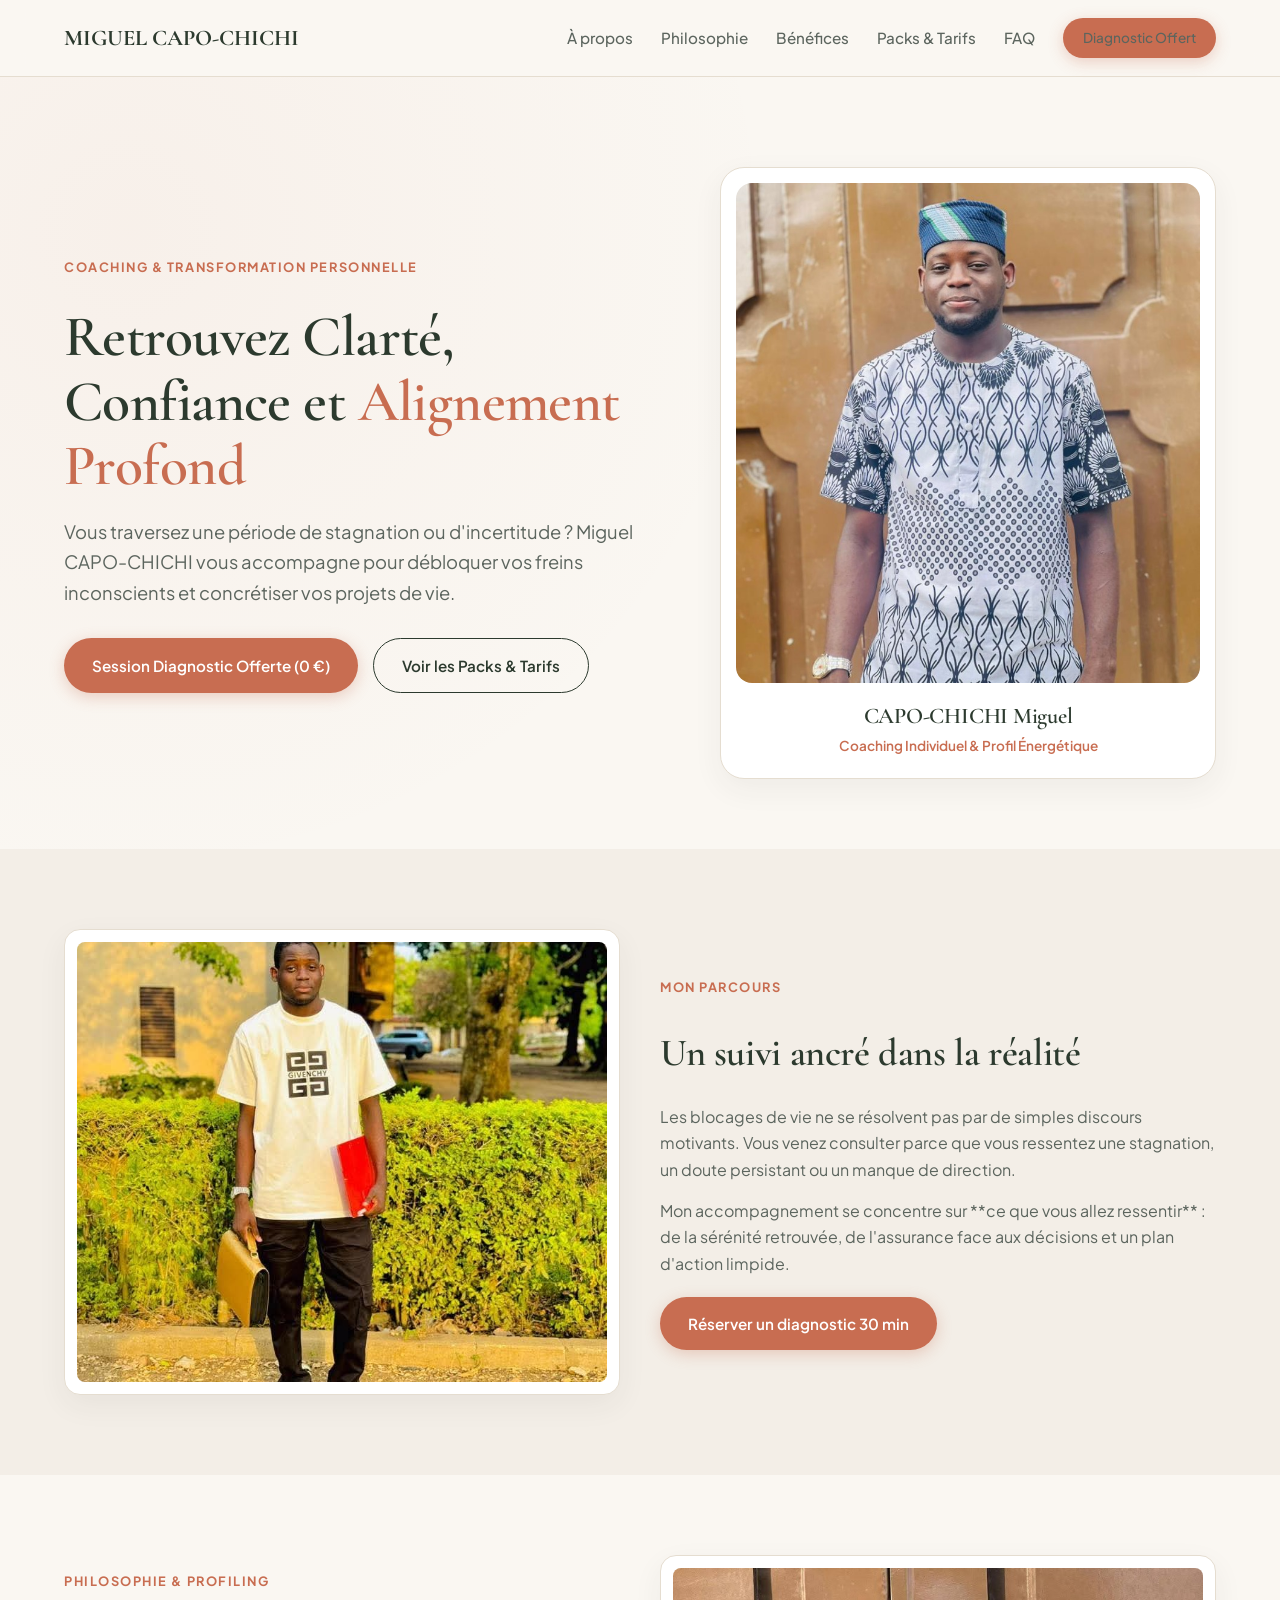
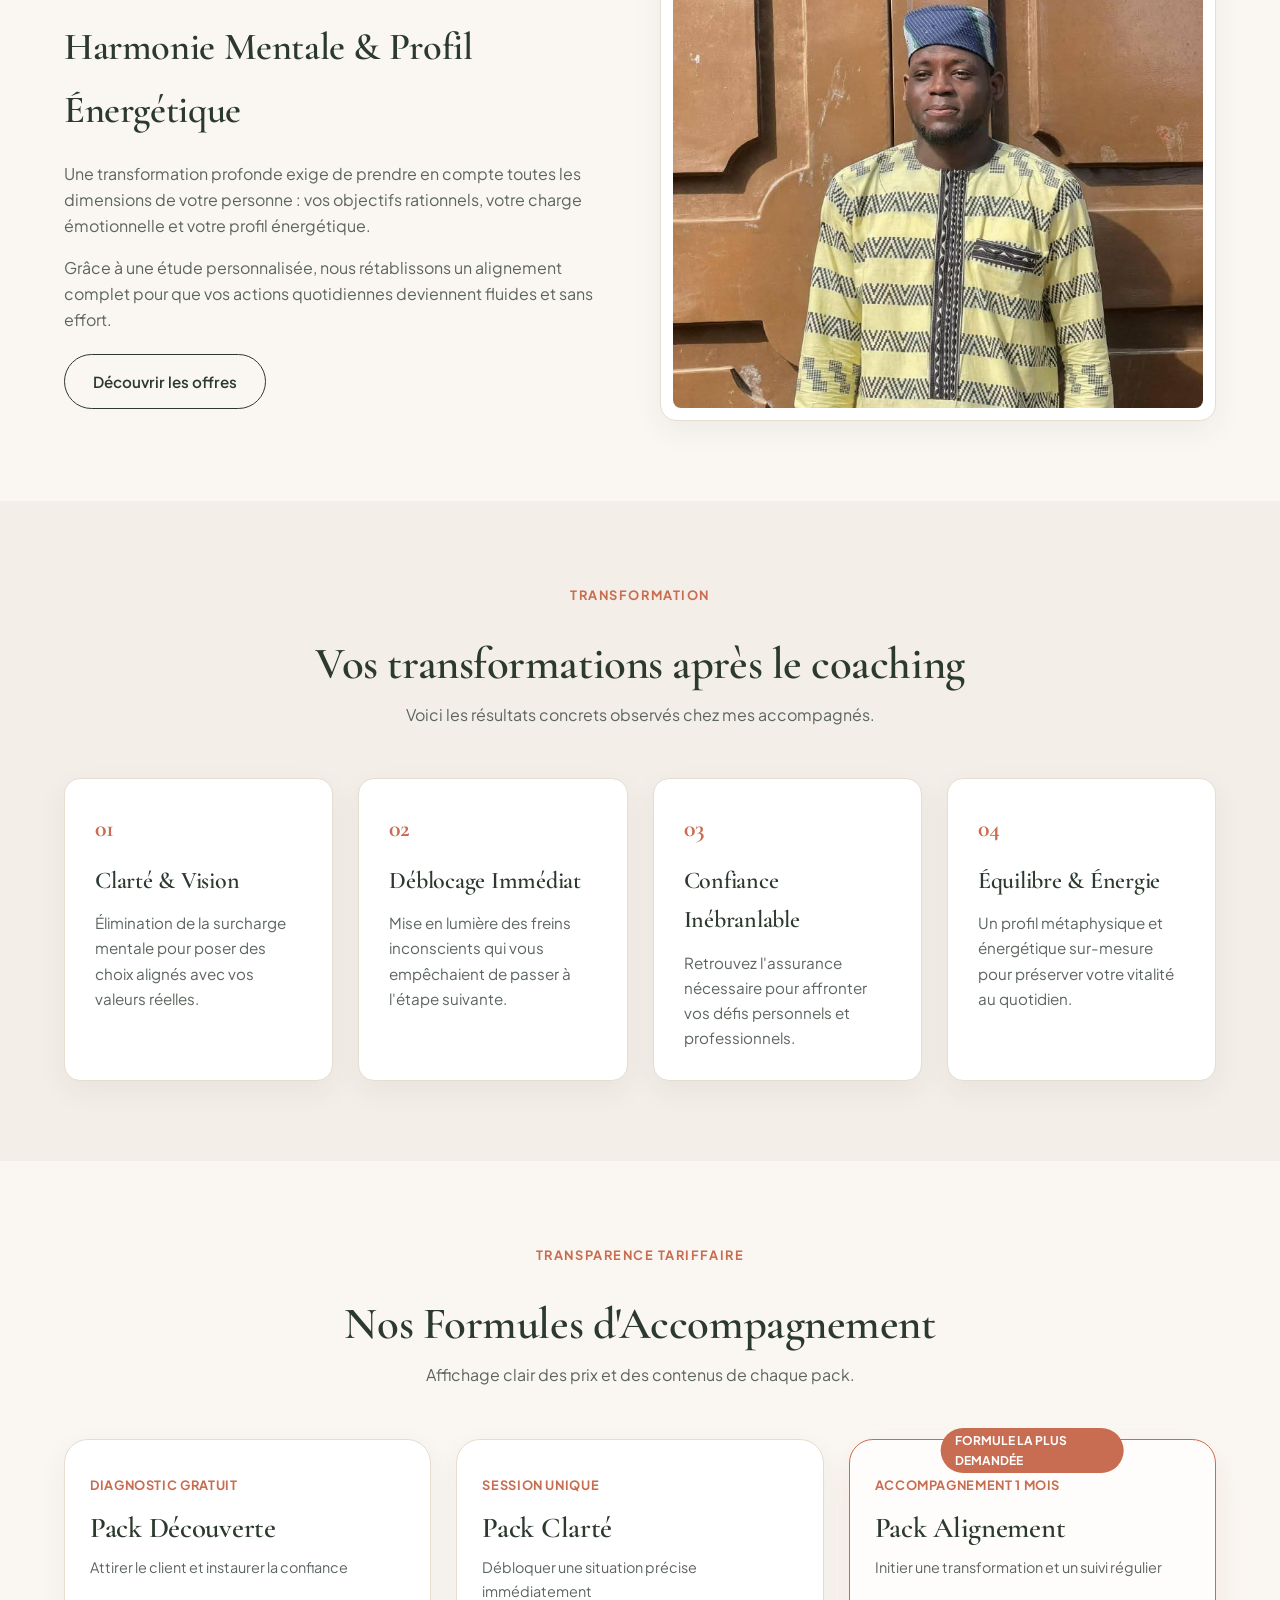
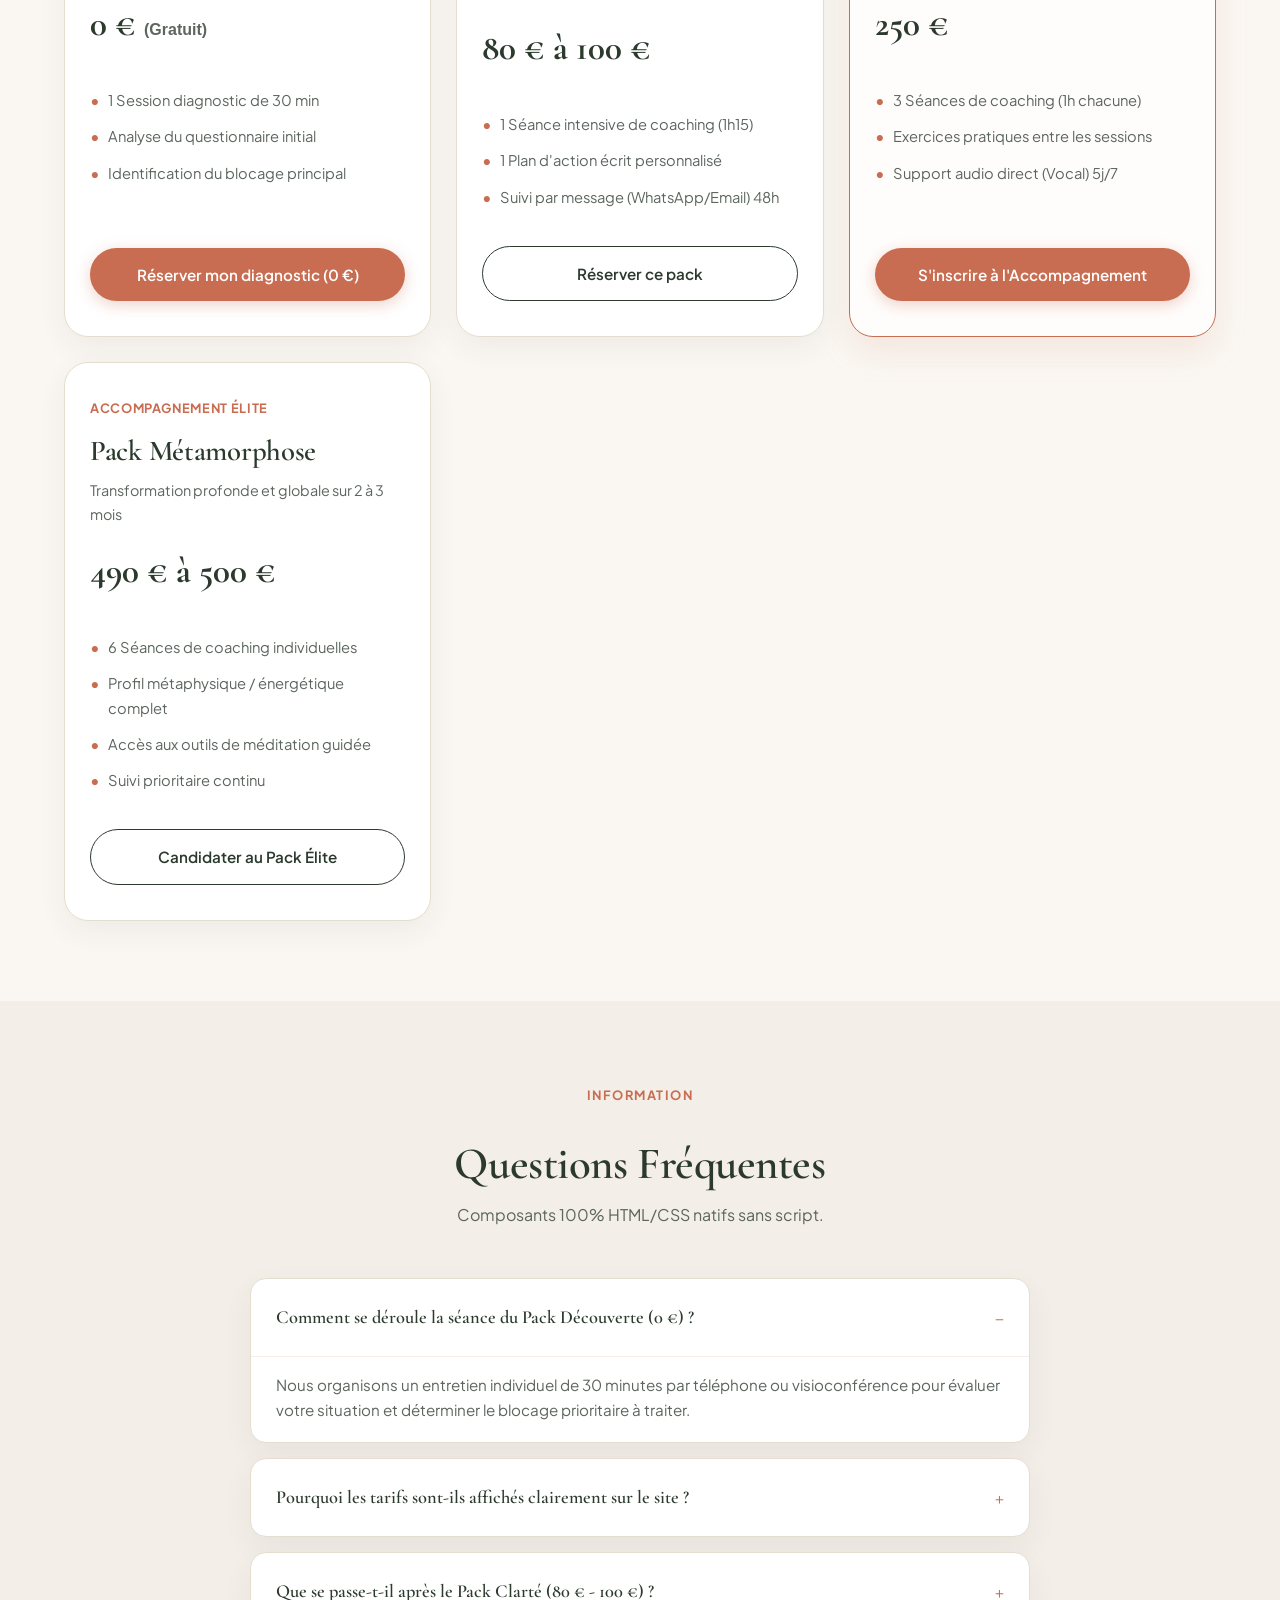
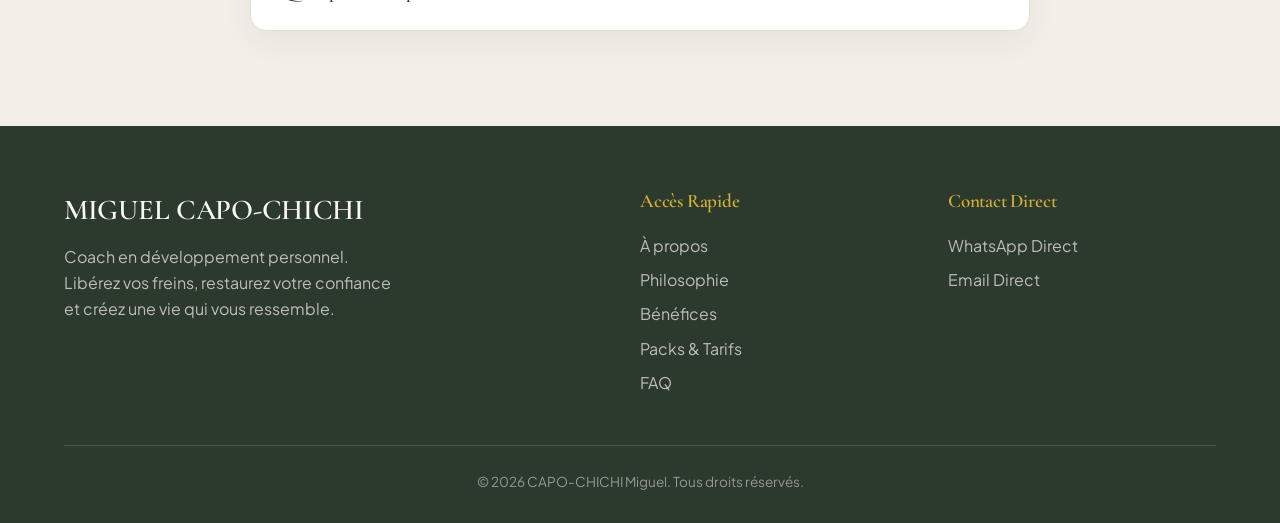
==== Site/classique/index.html @ c641e280 "Add root portal index.html, clean AI symbols, and rename hosting folders to interactive and classiqu" ====
<!DOCTYPE html>
<html lang="fr">
<head>
  <meta charset="UTF-8">
  <meta name="viewport" content="width=device-width, initial-scale=1.0">
  <title>CAPO-CHICHI Miguel | Coaching en Développement Personnel</title>
  <meta name="description" content="Site vitrine de coaching en développement personnel par Miguel CAPO-CHICHI. Version 100% pure HTML5 & CSS3.">
  <link rel="stylesheet" href="css/style.css">
</head>
<body>

  <!-- HEADER -->
  <header class="header">
    <div class="container nav-wrapper">
      <a href="#" class="logo">
        MIGUEL CAPO-CHICHI
      </a>

      <!-- CSS Checkbox Navigation Toggle -->
      <input type="checkbox" id="nav-toggle">
      <label for="nav-toggle" class="nav-toggle-label" title="Ouvrir le menu">☰</label>

      <ul class="nav-links">
        <li><a href="#about">À propos</a></li>
        <li><a href="#philosophie">Philosophie</a></li>
        <li><a href="#benefices">Bénéfices</a></li>
        <li><a href="#packs">Packs & Tarifs</a></li>
        <li><a href="#faq">FAQ</a></li>
        <li>
          <a href="#contact-modal" class="btn btn-primary" style="padding: 9px 20px; font-size: 0.85rem;">
            Diagnostic Offert
          </a>
        </li>
      </ul>
    </div>
  </header>

  <!-- HERO SECTION -->
  <section class="hero">
    <div class="container hero-grid">
      <div class="hero-content">
        <div class="subtitle-tag">COACHING & TRANSFORMATION PERSONNELLE</div>
        <h1>Retrouvez Clarté, Confiance et <span style="color: var(--terracotta);">Alignement Profond</span></h1>
        <p class="hero-subtitle">
          Vous traversez une période de stagnation ou d'incertitude ? Miguel CAPO-CHICHI vous accompagne pour débloquer vos freins inconscients et concrétiser vos projets de vie.
        </p>
        <div style="display: flex; gap: 15px; flex-wrap: wrap;">
          <a href="#contact-modal" class="btn btn-primary">
            Session Diagnostic Offerte (0 €)
          </a>
          <a href="#packs" class="btn btn-outline">
            Voir les Packs & Tarifs
          </a>
        </div>
      </div>

      <div class="hero-card">
        <img src="images/miguel_hero.jpg" alt="CAPO-CHICHI Miguel Coach">
        <div class="hero-card-caption">
          <h4>CAPO-CHICHI Miguel</h4>
          <p>Coaching Individuel & Profil Énergétique</p>
        </div>
      </div>
    </div>
  </section>

  <!-- À PROPOS & PARCOURS -->
  <section class="section section-alt" id="about">
    <div class="container about-grid">
      <div class="photo-card">
        <img src="images/miguel_apropos.jpg" alt="Miguel CAPO-CHICHI parcours professionnel">
      </div>
      <div>
        <div class="subtitle-tag">MON PARCOURS</div>
        <h2 style="font-size: 2.4rem; color: var(--forest-green); margin: 12px 0 18px;">Un suivi ancré dans la réalité</h2>
        <p style="color: var(--text-muted); margin-bottom: 15px;">
          Les blocages de vie ne se résolvent pas par de simples discours motivants. Vous venez consulter parce que vous ressentez une stagnation, un doute persistant ou un manque de direction.
        </p>
        <p style="color: var(--text-muted); margin-bottom: 20px;">
          Mon accompagnement se concentre sur **ce que vous allez ressentir** : de la sérénité retrouvée, de l'assurance face aux décisions et un plan d'action limpide.
        </p>
        <a href="#contact-modal" class="btn btn-primary">Réserver un diagnostic 30 min</a>
      </div>
    </div>
  </section>

  <!-- PHILOSOPHIE & ÉNERGIE -->
  <section class="section" id="philosophie">
    <div class="container about-grid">
      <div>
        <div class="subtitle-tag">PHILOSOPHIE & PROFILING</div>
        <h2 style="font-size: 2.4rem; color: var(--forest-green); margin: 12px 0 18px;">Harmonie Mentale & Profil Énergétique</h2>
        <p style="color: var(--text-muted); margin-bottom: 15px;">
          Une transformation profonde exige de prendre en compte toutes les dimensions de votre personne : vos objectifs rationnels, votre charge émotionnelle et votre profil énergétique.
        </p>
        <p style="color: var(--text-muted); margin-bottom: 20px;">
          Grâce à une étude personnalisée, nous rétablissons un alignement complet pour que vos actions quotidiennes deviennent fluides et sans effort.
        </p>
        <a href="#packs" class="btn btn-outline">Découvrir les offres</a>
      </div>
      <div class="photo-card">
        <img src="images/miguel_philosophie.jpg" alt="Miguel CAPO-CHICHI accompagnement">
      </div>
    </div>
  </section>

  <!-- BÉNÉFICES ÉMOTIONNELS -->
  <section class="section section-alt" id="benefices">
    <div class="container">
      <div class="section-title">
        <div class="subtitle-tag">TRANSFORMATION</div>
        <h2>Vos transformations après le coaching</h2>
        <p style="color: var(--text-muted);">Voici les résultats concrets observés chez mes accompagnés.</p>
      </div>

      <div class="benefits-grid">
        <div class="benefit-card">
          <div class="benefit-number">01</div>
          <h3>Clarté & Vision</h3>
          <p>Élimination de la surcharge mentale pour poser des choix alignés avec vos valeurs réelles.</p>
        </div>
        <div class="benefit-card">
          <div class="benefit-number">02</div>
          <h3>Déblocage Immédiat</h3>
          <p>Mise en lumière des freins inconscients qui vous empêchaient de passer à l'étape suivante.</p>
        </div>
        <div class="benefit-card">
          <div class="benefit-number">03</div>
          <h3>Confiance Inébranlable</h3>
          <p>Retrouvez l'assurance nécessaire pour affronter vos défis personnels et professionnels.</p>
        </div>
        <div class="benefit-card">
          <div class="benefit-number">04</div>
          <h3>Équilibre & Énergie</h3>
          <p>Un profil métaphysique et énergétique sur-mesure pour préserver votre vitalité au quotidien.</p>
        </div>
      </div>
    </div>
  </section>

  <!-- PACKS & TARIFS -->
  <section class="section" id="packs">
    <div class="container">
      <div class="section-title">
        <div class="subtitle-tag">TRANSPARENCE TARIFFAIRE</div>
        <h2>Nos Formules d'Accompagnement</h2>
        <p style="color: var(--text-muted);">Affichage clair des prix et des contenus de chaque pack.</p>
      </div>

      <div class="packs-grid">

        <!-- PACK 1: DÉCOUVERTE -->
        <div class="pack-card">
          <div class="pack-header">
            <div class="pack-tag">Diagnostic Gratuit</div>
            <h3 class="pack-title" style="margin-top: 5px;">Pack Découverte</h3>
            <div class="pack-objective">Attirer le client et instaurer la confiance</div>
            <div class="pack-price">0 € <span style="font-size: 1rem; color: var(--text-muted); font-family: sans-serif;">(Gratuit)</span></div>
          </div>
          <ul class="pack-features">
            <li>1 Session diagnostic de 30 min</li>
            <li>Analyse du questionnaire initial</li>
            <li>Identification du blocage principal</li>
          </ul>
          <a href="#contact-modal" class="btn btn-primary" style="width: 100%;">
            Réserver mon diagnostic (0 €)
          </a>
        </div>

        <!-- PACK 2: CLARTÉ -->
        <div class="pack-card">
          <div class="pack-header">
            <div class="pack-tag">Session Unique</div>
            <h3 class="pack-title" style="margin-top: 5px;">Pack Clarté</h3>
            <div class="pack-objective">Débloquer une situation précise immédiatement</div>
            <div class="pack-price">80 € à 100 €</div>
          </div>
          <ul class="pack-features">
            <li>1 Séance intensive de coaching (1h15)</li>
            <li>1 Plan d'action écrit personnalisé</li>
            <li>Suivi par message (WhatsApp/Email) 48h</li>
          </ul>
          <a href="#contact-modal" class="btn btn-outline" style="width: 100%;">
            Réserver ce pack
          </a>
        </div>

        <!-- PACK 3: ALIGNEMENT -->
        <div class="pack-card featured">
          <div class="featured-ribbon">Formule la plus demandée</div>
          <div class="pack-header">
            <div class="pack-tag">Accompagnement 1 mois</div>
            <h3 class="pack-title" style="margin-top: 5px;">Pack Alignement</h3>
            <div class="pack-objective">Initier une transformation et un suivi régulier</div>
            <div class="pack-price">250 €</div>
          </div>
          <ul class="pack-features">
            <li>3 Séances de coaching (1h chacune)</li>
            <li>Exercices pratiques entre les sessions</li>
            <li>Support audio direct (Vocal) 5j/7</li>
          </ul>
          <a href="#contact-modal" class="btn btn-primary" style="width: 100%;">
            S'inscrire à l'Accompagnement
          </a>
        </div>

        <!-- PACK 4: MÉTAMORPHOSE -->
        <div class="pack-card">
          <div class="pack-header">
            <div class="pack-tag">Accompagnement Élite</div>
            <h3 class="pack-title" style="margin-top: 5px;">Pack Métamorphose</h3>
            <div class="pack-objective">Transformation profonde et globale sur 2 à 3 mois</div>
            <div class="pack-price">490 € à 500 €</div>
          </div>
          <ul class="pack-features">
            <li>6 Séances de coaching individuelles</li>
            <li>Profil métaphysique / énergétique complet</li>
            <li>Accès aux outils de méditation guidée</li>
            <li>Suivi prioritaire continu</li>
          </ul>
          <a href="#contact-modal" class="btn btn-outline" style="width: 100%;">
            Candidater au Pack Élite
          </a>
        </div>

      </div>
    </div>
  </section>

  <!-- FAQ (<details> / <summary>) -->
  <section class="section section-alt" id="faq">
    <div class="container">
      <div class="section-title">
        <div class="subtitle-tag">INFORMATION</div>
        <h2>Questions Fréquentes</h2>
        <p style="color: var(--text-muted);">Composants 100% HTML/CSS natifs sans script.</p>
      </div>

      <div class="faq-list">
        <details class="faq-item" open>
          <summary>Comment se déroule la séance du Pack Découverte (0 €) ?</summary>
          <div class="faq-answer">
            Nous organisons un entretien individuel de 30 minutes par téléphone ou visioconférence pour évaluer votre situation et déterminer le blocage prioritaire à traiter.
          </div>
        </details>

        <details class="faq-item">
          <summary>Pourquoi les tarifs sont-ils affichés clairement sur le site ?</summary>
          <div class="faq-answer">
            Afficher clairement les prix instaure une relation de transparence, filtre les curieux et attire des personnes pleinement engagées dans leur démarche.
          </div>
        </details>

        <details class="faq-item">
          <summary>Que se passe-t-il après le Pack Clarté (80 € - 100 €) ?</summary>
          <div class="faq-answer">
            Vous ressortez de la séance de 1h15 avec une feuille de route écrite et vous bénéficiez de 48h d'assistance par message pour mettre en œuvre les premières actions.
          </div>
        </details>
      </div>
    </div>
  </section>

  <!-- MODAL PURE CSS VIA :target -->
  <div id="contact-modal" class="modal-overlay">
    <div class="modal-box">
      <a href="#packs" class="modal-close-btn" title="Fermer">&times;</a>
      <h3 style="font-size: 1.8rem; color: var(--forest-green); margin-bottom: 8px;">Contacter Miguel</h3>
      <p style="color: var(--text-muted); font-size: 0.9rem;">Choisissez votre moyen de contact direct.</p>

      <a href="https://wa.me/?text=Bonjour%20Miguel,%20je%20souhaite%20r%C3%A9server%20un%20cr%C3%A9neau." target="_blank" class="contact-method-card">
        <div class="contact-method-badge">WhatsApp</div>
        <div>
          <div style="font-weight: 700;">WhatsApp Direct</div>
          <div style="font-size: 0.85rem; color: var(--text-muted);">Réponse rapide par message ou vocal</div>
        </div>
      </a>

      <a href="mailto:contact@miguel-coaching.com" class="contact-method-card">
        <div class="contact-method-badge">Email</div>
        <div>
          <div style="font-weight: 700;">Envoyer un Email</div>
          <div style="font-size: 0.85rem; color: var(--text-muted);">contact@miguel-coaching.com</div>
        </div>
      </a>
    </div>
  </div>

  <!-- FOOTER -->
  <footer class="footer">
    <div class="container">
      <div class="footer-grid">
        <div class="footer-brand">
          <h3>MIGUEL CAPO-CHICHI</h3>
          <p>Coach en développement personnel. Libérez vos freins, restaurez votre confiance et créez une vie qui vous ressemble.</p>
        </div>

        <div class="footer-links">
          <h4>Accès Rapide</h4>
          <ul>
            <li><a href="#about">À propos</a></li>
            <li><a href="#philosophie">Philosophie</a></li>
            <li><a href="#benefices">Bénéfices</a></li>
            <li><a href="#packs">Packs & Tarifs</a></li>
            <li><a href="#faq">FAQ</a></li>
          </ul>
        </div>

        <div class="footer-links">
          <h4>Contact Direct</h4>
          <ul>
            <li><a href="https://wa.me/" target="_blank">WhatsApp Direct</a></li>
            <li><a href="mailto:contact@miguel-coaching.com">Email Direct</a></li>
          </ul>
        </div>
      </div>

      <div class="footer-bottom">
        &copy; 2026 CAPO-CHICHI Miguel. Tous droits réservés.
      </div>
    </div>
  </footer>

</body>
</html>
---- Site/classique/css/style.css ----
/* ==========================================================================
   STYLE VERSION SANS JAVASCRIPT - SERENITE ORGANIQUE & TERRACOTTA
   Coach : CAPO-CHICHI Miguel
   ========================================================================== */

@import url('https://fonts.googleapis.com/css2?family=Cormorant+Garamond:wght@400;500;600;700&family=Plus+Jakarta+Sans:wght@300;400;500;600;700&display=swap');

:root {
  --bg-primary: #FAF7F2;
  --bg-secondary: #F3EEE7;
  --bg-card: #FFFFFF;
  
  --terracotta: #C86D51;
  --terracotta-dark: #A45037;
  --terracotta-soft: rgba(200, 109, 81, 0.12);
  
  --forest-green: #2C3A2E;
  --forest-light: #4A5D4D;
  
  --sand-gold: #D4AF37;
  --cream-border: #E5DDD0;
  
  --text-main: #1C241E;
  --text-muted: #5C655E;
  --text-light: #FFFFFF;
  --whatsapp-green: #25D366;
  
  --shadow-soft: 0 10px 30px rgba(44, 58, 46, 0.06);
  --shadow-hover: 0 15px 35px rgba(200, 109, 81, 0.12);
  
  --radius-sm: 8px;
  --radius-md: 16px;
  --radius-lg: 24px;
  --radius-full: 9999px;

  --transition-normal: 0.3s ease;
}

* {
  margin: 0;
  padding: 0;
  box-sizing: border-box;
}

html {
  scroll-behavior: smooth;
  font-family: 'Plus Jakarta Sans', sans-serif;
  background-color: var(--bg-primary);
  color: var(--text-main);
  line-height: 1.65;
}

h1, h2, h3, h4, .brand-font {
  font-family: 'Cormorant Garamond', serif;
  font-weight: 600;
  letter-spacing: -0.01em;
}

.container {
  width: 90%;
  max-width: 1200px;
  margin: 0 auto;
}

.subtitle-tag {
  display: inline-block;
  font-size: 0.8rem;
  font-weight: 700;
  letter-spacing: 0.12em;
  text-transform: uppercase;
  color: var(--terracotta);
  margin-bottom: 12px;
}

.btn {
  display: inline-flex;
  align-items: center;
  justify-content: center;
  gap: 10px;
  padding: 14px 28px;
  border-radius: var(--radius-full);
  font-weight: 600;
  font-size: 0.95rem;
  text-decoration: none;
  cursor: pointer;
  transition: var(--transition-normal);
  border: none;
}

.btn-primary {
  background: var(--terracotta);
  color: var(--text-light);
  box-shadow: 0 4px 15px rgba(200, 109, 81, 0.3);
}

.btn-primary:hover {
  background: var(--terracotta-dark);
  transform: translateY(-2px);
}

.btn-outline {
  background: transparent;
  color: var(--forest-green);
  border: 1.5px solid var(--forest-green);
}

.btn-outline:hover {
  background: var(--forest-green);
  color: var(--text-light);
}

/* HEADER & MOBILE CHECKBOX */
.header {
  position: sticky;
  top: 0;
  z-index: 100;
  background: rgba(250, 247, 242, 0.92);
  backdrop-filter: blur(12px);
  border-bottom: 1px solid var(--cream-border);
  padding: 18px 0;
}

.nav-wrapper {
  display: flex;
  justify-content: space-between;
  align-items: center;
}

.logo {
  font-size: 1.4rem;
  font-weight: 700;
  color: var(--forest-green);
  text-decoration: none;
  font-family: 'Cormorant Garamond', serif;
}

#nav-toggle {
  display: none;
}

.nav-toggle-label {
  display: none;
  cursor: pointer;
  font-size: 1.8rem;
  color: var(--forest-green);
}

.nav-links {
  display: flex;
  gap: 28px;
  list-style: none;
  align-items: center;
}

.nav-links a {
  color: var(--text-muted);
  text-decoration: none;
  font-weight: 500;
  font-size: 0.95rem;
  transition: var(--transition-normal);
}

.nav-links a:hover {
  color: var(--terracotta);
}

/* HERO */
.hero {
  padding: 90px 0 70px;
  background: radial-gradient(circle at 10% 20%, rgba(200, 109, 81, 0.05) 0%, transparent 50%);
}

.hero-grid {
  display: grid;
  grid-template-columns: 1.1fr 0.9fr;
  gap: 50px;
  align-items: center;
}

.hero-content h1 {
  font-size: 3.6rem;
  line-height: 1.12;
  color: var(--forest-green);
  margin: 15px 0 18px;
}

.hero-subtitle {
  font-size: 1.15rem;
  color: var(--text-muted);
  margin-bottom: 30px;
}

.hero-card {
  background: var(--bg-card);
  border-radius: var(--radius-lg);
  padding: 15px;
  box-shadow: var(--shadow-soft);
  border: 1px solid var(--cream-border);
}

.hero-card img {
  width: 100%;
  height: 500px;
  object-fit: cover;
  object-position: center 15%;
  border-radius: var(--radius-md);
  display: block;
}

.hero-card-caption {
  text-align: center;
  padding: 15px 0 5px;
}

.hero-card-caption h4 {
  font-size: 1.4rem;
  color: var(--forest-green);
}

.hero-card-caption p {
  font-size: 0.85rem;
  color: var(--terracotta);
  font-weight: 600;
}

/* SECTIONS */
.section {
  padding: 80px 0;
}

.section-alt {
  background: var(--bg-secondary);
}

.section-title {
  text-align: center;
  max-width: 680px;
  margin: 0 auto 50px;
}

.section-title h2 {
  font-size: 2.8rem;
  color: var(--forest-green);
  margin-top: 10px;
}

.about-grid {
  display: grid;
  grid-template-columns: 1fr 1fr;
  gap: 40px;
  align-items: center;
}

.photo-card {
  background: var(--bg-card);
  border-radius: var(--radius-md);
  padding: 12px;
  box-shadow: var(--shadow-soft);
  border: 1px solid var(--cream-border);
}

.photo-card img {
  width: 100%;
  height: 440px;
  object-fit: cover;
  object-position: center 20%;
  border-radius: var(--radius-sm);
  display: block;
}

/* BENEFIT CARDS */
.benefits-grid {
  display: grid;
  grid-template-columns: repeat(auto-fit, minmax(260px, 1fr));
  gap: 25px;
}

.benefit-card {
  background: var(--bg-card);
  border: 1px solid var(--cream-border);
  padding: 30px;
  border-radius: var(--radius-md);
  box-shadow: var(--shadow-soft);
  transition: var(--transition-normal);
}

.benefit-card:hover {
  transform: translateY(-5px);
  box-shadow: var(--shadow-hover);
  border-color: var(--terracotta);
}

.benefit-number {
  font-size: 1.5rem;
  font-weight: 700;
  color: var(--terracotta);
  margin-bottom: 12px;
  font-family: 'Cormorant Garamond', serif;
}

.benefit-card h3 {
  font-size: 1.5rem;
  color: var(--forest-green);
  margin-bottom: 10px;
}

.benefit-card p {
  color: var(--text-muted);
  font-size: 0.95rem;
}

/* PACKS & PRICING */
.packs-grid {
  display: grid;
  grid-template-columns: repeat(auto-fit, minmax(270px, 1fr));
  gap: 25px;
}

.pack-card {
  background: var(--bg-card);
  border: 1px solid var(--cream-border);
  border-radius: var(--radius-lg);
  padding: 35px 25px;
  display: flex;
  flex-direction: column;
  justify-content: space-between;
  box-shadow: var(--shadow-soft);
  position: relative;
  transition: var(--transition-normal);
}

.pack-card.featured {
  border-color: var(--terracotta);
  box-shadow: var(--shadow-hover);
  background: #FFFDFC;
}

.featured-ribbon {
  position: absolute;
  top: -12px;
  left: 50%;
  transform: translateX(-50%);
  background: var(--terracotta);
  color: var(--text-light);
  font-size: 0.75rem;
  font-weight: 700;
  padding: 3px 14px;
  border-radius: var(--radius-full);
  text-transform: uppercase;
}

.pack-tag {
  font-size: 0.8rem;
  font-weight: 700;
  letter-spacing: 0.05em;
  text-transform: uppercase;
  color: var(--terracotta);
  margin-bottom: 8px;
}

.pack-header {
  margin-bottom: 20px;
}

.pack-title {
  font-size: 1.8rem;
  color: var(--forest-green);
}

.pack-objective {
  font-size: 0.9rem;
  color: var(--text-muted);
  margin-top: 5px;
}

.pack-price {
  font-size: 2.2rem;
  font-weight: 700;
  color: var(--forest-green);
  margin: 15px 0;
  font-family: 'Cormorant Garamond', serif;
}

.pack-features {
  list-style: none;
  margin-bottom: 25px;
  flex-grow: 1;
}

.pack-features li {
  margin-bottom: 12px;
  font-size: 0.92rem;
  color: var(--text-muted);
  padding-left: 18px;
  position: relative;
}

.pack-features li::before {
  content: "•";
  color: var(--terracotta);
  position: absolute;
  left: 0;
  font-weight: bold;
}

/* NO-JS FAQ ACCORDION */
.faq-list {
  max-width: 780px;
  margin: 0 auto;
}

details.faq-item {
  background: var(--bg-card);
  border: 1px solid var(--cream-border);
  border-radius: var(--radius-md);
  margin-bottom: 15px;
  box-shadow: var(--shadow-soft);
  overflow: hidden;
}

details.faq-item summary {
  padding: 20px 25px;
  font-size: 1.15rem;
  font-weight: 600;
  color: var(--forest-green);
  cursor: pointer;
  list-style: none;
  display: flex;
  justify-content: space-between;
  align-items: center;
  font-family: 'Cormorant Garamond', serif;
}

details.faq-item summary::-webkit-details-marker {
  display: none;
}

details.faq-item summary::after {
  content: "+";
  font-size: 1.4rem;
  color: var(--terracotta);
}

details.faq-item[open] summary::after {
  content: "−";
}

details.faq-item .faq-answer {
  padding: 15px 25px 20px;
  color: var(--text-muted);
  font-size: 0.95rem;
  border-top: 1px solid var(--bg-secondary);
}

/* MODAL */
.modal-overlay {
  position: fixed;
  top: 0;
  left: 0;
  width: 100vw;
  height: 100vh;
  background: rgba(28, 36, 30, 0.7);
  backdrop-filter: blur(8px);
  z-index: 9999;
  display: none;
  align-items: center;
  justify-content: center;
  padding: 20px;
}

.modal-overlay:target {
  display: flex;
}

.modal-box {
  background: var(--bg-primary);
  border-radius: var(--radius-lg);
  padding: 40px;
  max-width: 500px;
  width: 100%;
  position: relative;
  box-shadow: 0 20px 50px rgba(0,0,0,0.3);
  border: 1px solid var(--cream-border);
}

.modal-close-btn {
  position: absolute;
  top: 20px;
  right: 20px;
  font-size: 1.5rem;
  text-decoration: none;
  color: var(--text-muted);
}

.contact-method-card {
  display: flex;
  align-items: center;
  gap: 15px;
  padding: 16px 20px;
  border-radius: var(--radius-md);
  background: var(--bg-card);
  border: 1px solid var(--cream-border);
  text-decoration: none;
  color: var(--text-main);
  margin-top: 15px;
  transition: var(--transition-normal);
}

.contact-method-card:hover {
  border-color: var(--terracotta);
  transform: translateX(4px);
}

.contact-method-badge {
  font-size: 0.75rem;
  font-weight: 700;
  padding: 4px 10px;
  border-radius: var(--radius-full);
  background: rgba(200, 109, 81, 0.12);
  color: var(--terracotta);
}

/* FOOTER */
.footer {
  background: var(--forest-green);
  color: var(--bg-primary);
  padding: 60px 0 30px;
}

.footer-grid {
  display: grid;
  grid-template-columns: 2fr 1fr 1fr;
  gap: 40px;
  margin-bottom: 40px;
}

.footer-brand h3 {
  font-size: 1.8rem;
  color: var(--bg-primary);
}

.footer-brand p {
  color: rgba(250, 247, 242, 0.7);
  margin-top: 10px;
  max-width: 340px;
}

.footer-links h4 {
  font-size: 1.2rem;
  margin-bottom: 15px;
  color: var(--sand-gold);
}

.footer-links ul {
  list-style: none;
}

.footer-links li {
  margin-bottom: 8px;
}

.footer-links a {
  color: rgba(250, 247, 242, 0.7);
  text-decoration: none;
}

.footer-links a:hover {
  color: var(--sand-gold);
}

.footer-bottom {
  text-align: center;
  padding-top: 25px;
  border-top: 1px solid rgba(250, 247, 242, 0.15);
  font-size: 0.85rem;
  color: rgba(250, 247, 242, 0.5);
}

/* Responsive */
@media (max-width: 900px) {
  .hero-grid, .about-grid {
    grid-template-columns: 1fr;
    text-align: center;
  }
  .footer-grid {
    grid-template-columns: 1fr;
  }
}

@media (max-width: 768px) {
  .nav-toggle-label {
    display: block;
  }
  .nav-links {
    display: none;
    position: absolute;
    top: 100%;
    left: 0;
    width: 100%;
    background: var(--bg-primary);
    flex-direction: column;
    padding: 20px;
    border-bottom: 1px solid var(--cream-border);
  }
  #nav-toggle:checked ~ .nav-links {
    display: flex;
  }
}
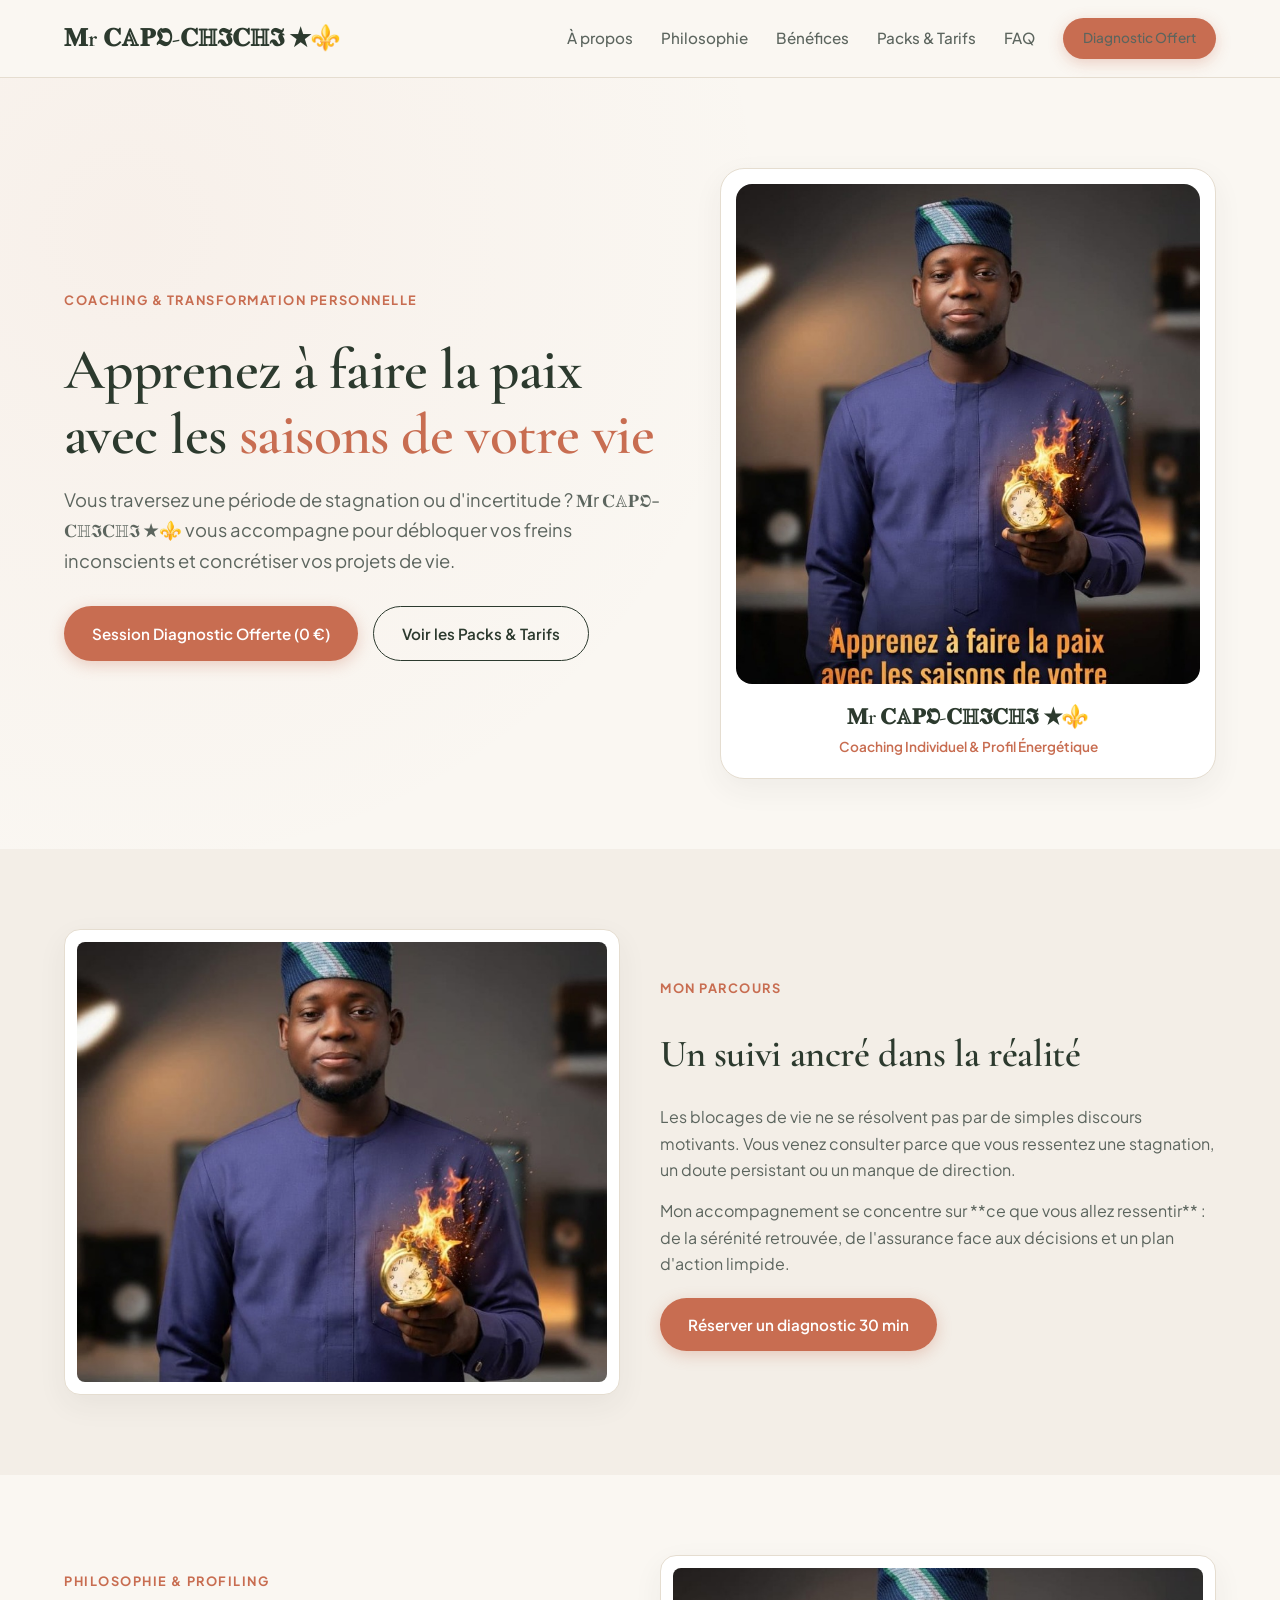
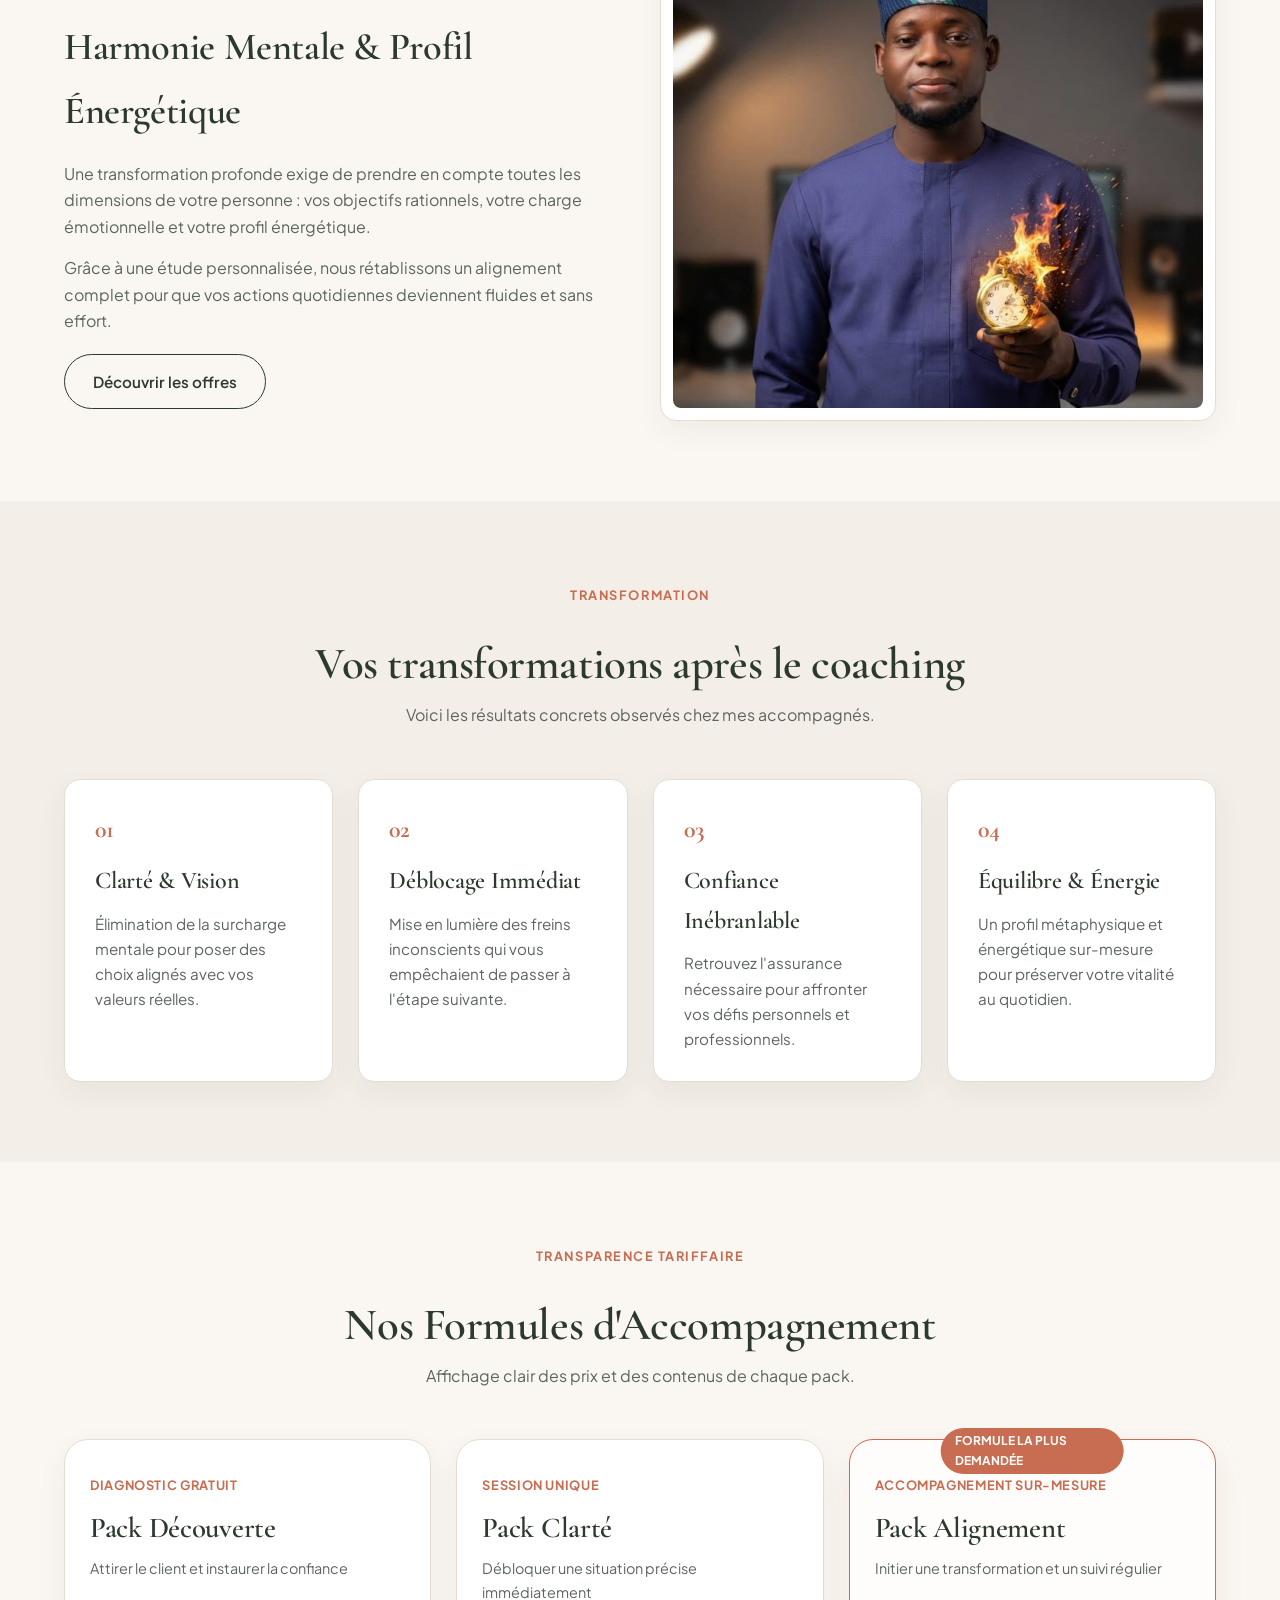
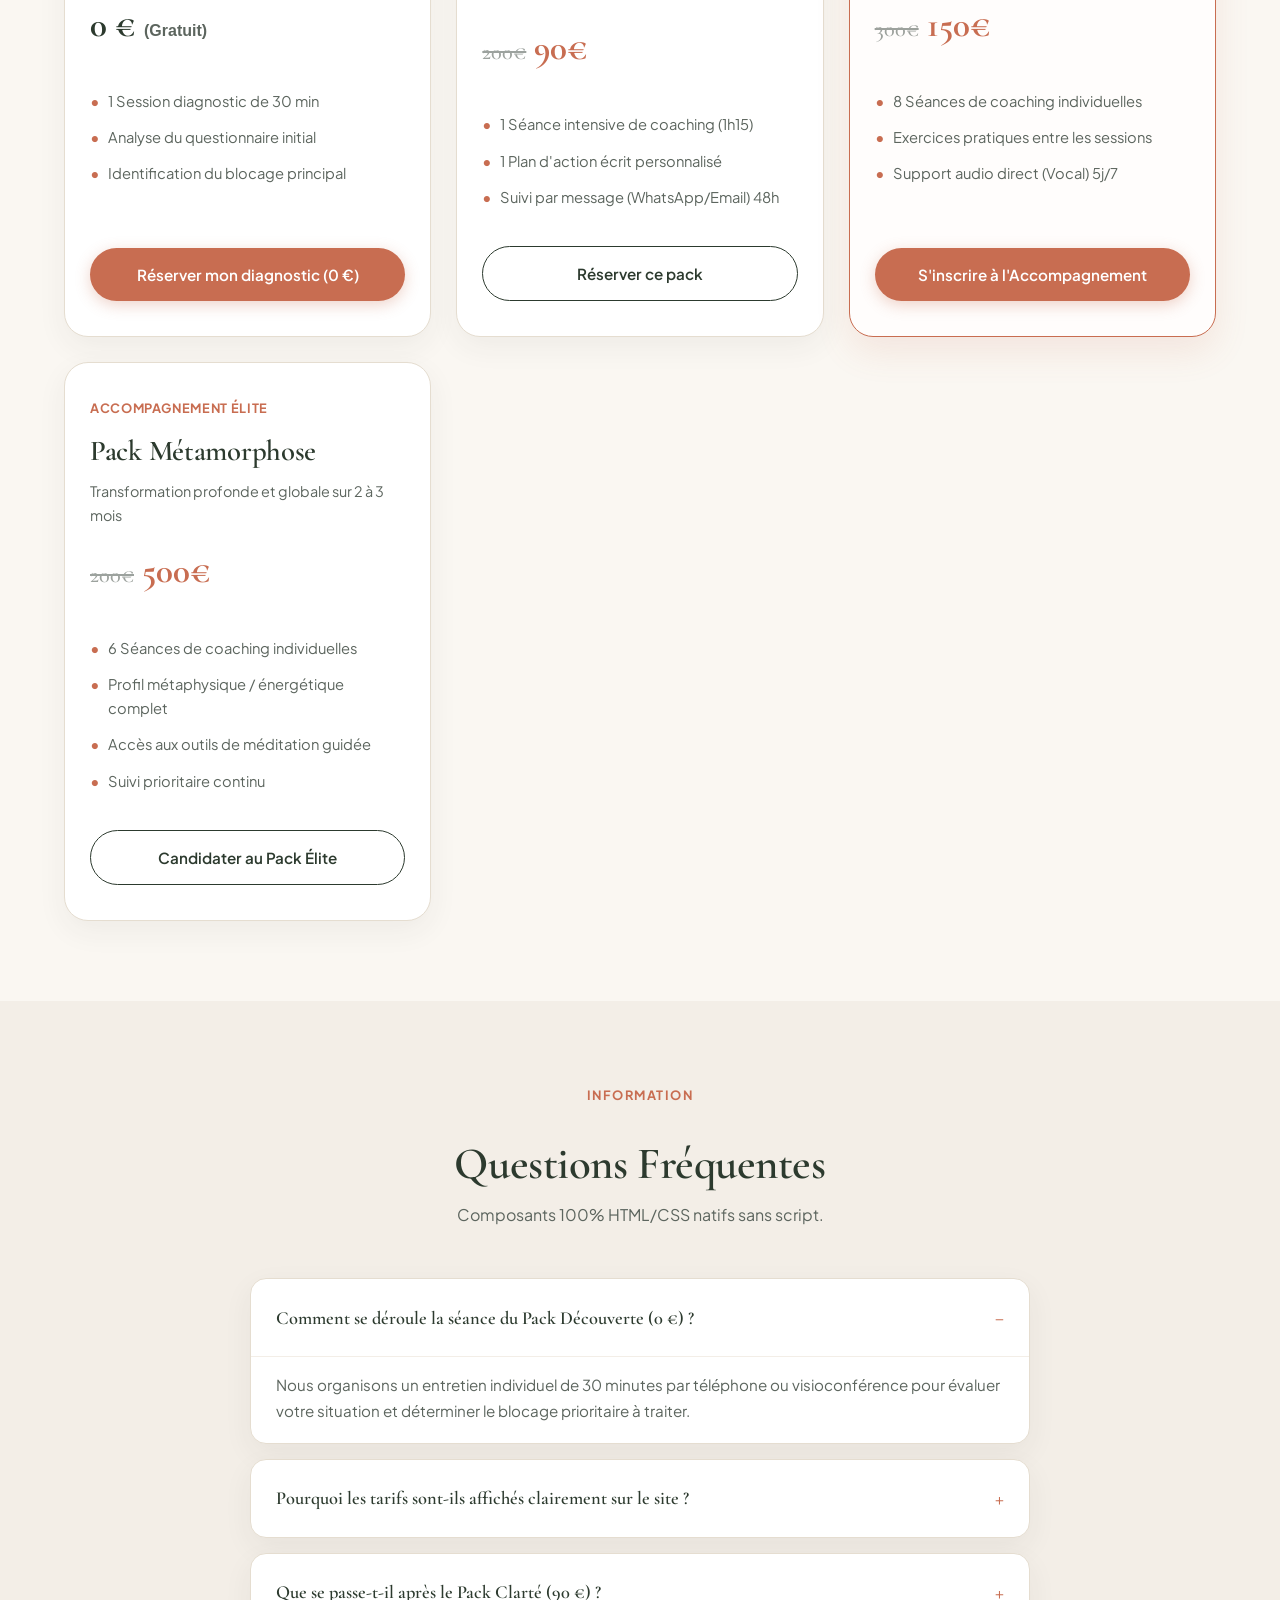
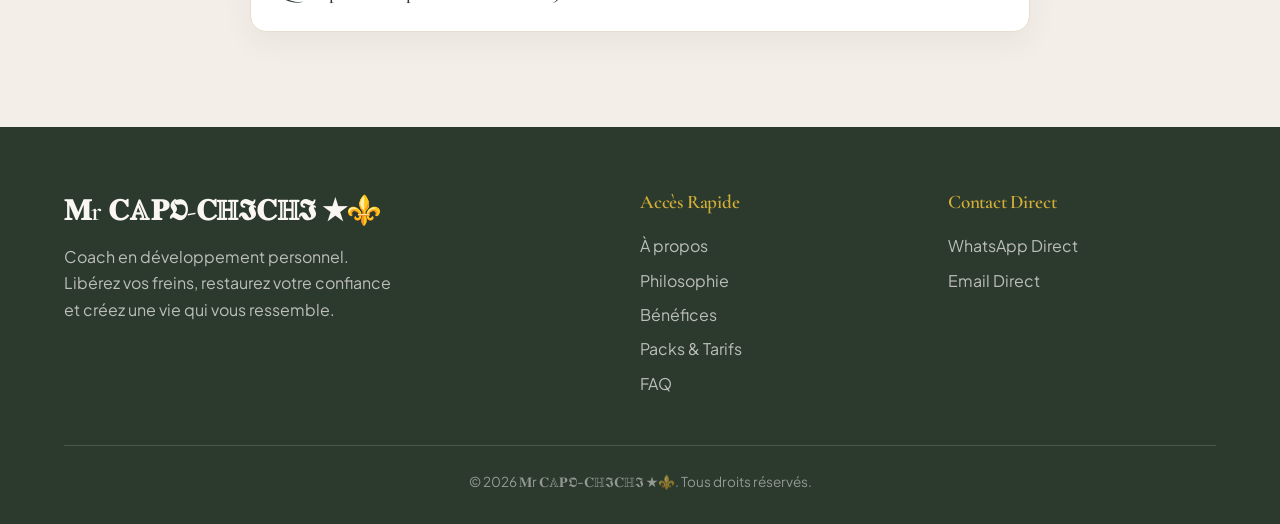
==== commit d56dbf04: "Update new poster photo, stylized name Mr CAPO-CHICHI and promotional strikethrough prices" ====
--- a/Site/classique/index.html
+++ b/Site/classique/index.html
@@ -3,8 +3,8 @@
 <head>
   <meta charset="UTF-8">
   <meta name="viewport" content="width=device-width, initial-scale=1.0">
-  <title>CAPO-CHICHI Miguel | Coaching en Développement Personnel</title>
-  <meta name="description" content="Site vitrine de coaching en développement personnel par Miguel CAPO-CHICHI. Version 100% pure HTML5 & CSS3.">
+  <title>𝐌r 𝐂𝔸𝐏𝕺-𝐂ℍ𝕴𝐂ℍ𝕴 ★⚜️ | Coaching en Développement Personnel</title>
+  <meta name="description" content="Site vitrine de coaching en développement personnel par 𝐌r 𝐂𝔸𝐏𝕺-𝐂ℍ𝕴𝐂ℍ𝕴 ★⚜️. Version 100% pure HTML5 & CSS3.">
   <link rel="stylesheet" href="css/style.css">
 </head>
 <body>
@@ -13,7 +13,7 @@
   <header class="header">
     <div class="container nav-wrapper">
       <a href="#" class="logo">
-        MIGUEL CAPO-CHICHI
+        𝐌r 𝐂𝔸𝐏𝕺-𝐂ℍ𝕴𝐂ℍ𝕴 ★⚜️
       </a>
 
       <!-- CSS Checkbox Navigation Toggle -->
@@ -40,9 +40,9 @@
     <div class="container hero-grid">
       <div class="hero-content">
         <div class="subtitle-tag">COACHING & TRANSFORMATION PERSONNELLE</div>
-        <h1>Retrouvez Clarté, Confiance et <span style="color: var(--terracotta);">Alignement Profond</span></h1>
+        <h1>Apprenez à faire la paix avec les <span style="color: var(--terracotta);">saisons de votre vie</span></h1>
         <p class="hero-subtitle">
-          Vous traversez une période de stagnation ou d'incertitude ? Miguel CAPO-CHICHI vous accompagne pour débloquer vos freins inconscients et concrétiser vos projets de vie.
+          Vous traversez une période de stagnation ou d'incertitude ? 𝐌r 𝐂𝔸𝐏𝕺-𝐂ℍ𝕴𝐂ℍ𝕴 ★⚜️ vous accompagne pour débloquer vos freins inconscients et concrétiser vos projets de vie.
         </p>
         <div style="display: flex; gap: 15px; flex-wrap: wrap;">
           <a href="#contact-modal" class="btn btn-primary">
@@ -55,9 +55,9 @@
       </div>
 
       <div class="hero-card">
-        <img src="images/miguel_hero.jpg" alt="CAPO-CHICHI Miguel Coach">
+        <img src="images/miguel_hero.jpg" alt="𝐌r 𝐂𝔸𝐏𝕺-𝐂ℍ𝕴𝐂ℍ𝕴 ★⚜️ Coach">
         <div class="hero-card-caption">
-          <h4>CAPO-CHICHI Miguel</h4>
+          <h4>𝐌r 𝐂𝔸𝐏𝕺-𝐂ℍ𝕴𝐂ℍ𝕴 ★⚜️</h4>
           <p>Coaching Individuel & Profil Énergétique</p>
         </div>
       </div>
@@ -68,7 +68,7 @@
   <section class="section section-alt" id="about">
     <div class="container about-grid">
       <div class="photo-card">
-        <img src="images/miguel_apropos.jpg" alt="Miguel CAPO-CHICHI parcours professionnel">
+        <img src="images/miguel_apropos.jpg" alt="𝐌r 𝐂𝔸𝐏𝕺-𝐂ℍ𝕴𝐂ℍ𝕴 ★⚜️ parcours professionnel">
       </div>
       <div>
         <div class="subtitle-tag">MON PARCOURS</div>
@@ -99,7 +99,7 @@
         <a href="#packs" class="btn btn-outline">Découvrir les offres</a>
       </div>
       <div class="photo-card">
-        <img src="images/miguel_philosophie.jpg" alt="Miguel CAPO-CHICHI accompagnement">
+        <img src="images/miguel_philosophie.jpg" alt="𝐌r 𝐂𝔸𝐏𝕺-𝐂ℍ𝕴𝐂ℍ𝕴 ★⚜️ accompagnement">
       </div>
     </div>
   </section>
@@ -173,7 +173,9 @@
             <div class="pack-tag">Session Unique</div>
             <h3 class="pack-title" style="margin-top: 5px;">Pack Clarté</h3>
             <div class="pack-objective">Débloquer une situation précise immédiatement</div>
-            <div class="pack-price">80 € à 100 €</div>
+            <div class="pack-price">
+              <span class="price-strikethrough">200€</span> <span class="price-current">90€</span>
+            </div>
           </div>
           <ul class="pack-features">
             <li>1 Séance intensive de coaching (1h15)</li>
@@ -189,13 +191,15 @@
         <div class="pack-card featured">
           <div class="featured-ribbon">Formule la plus demandée</div>
           <div class="pack-header">
-            <div class="pack-tag">Accompagnement 1 mois</div>
+            <div class="pack-tag">Accompagnement Sur-Mesure</div>
             <h3 class="pack-title" style="margin-top: 5px;">Pack Alignement</h3>
             <div class="pack-objective">Initier une transformation et un suivi régulier</div>
-            <div class="pack-price">250 €</div>
+            <div class="pack-price">
+              <span class="price-strikethrough">300€</span> <span class="price-current">150€</span>
+            </div>
           </div>
           <ul class="pack-features">
-            <li>3 Séances de coaching (1h chacune)</li>
+            <li>8 Séances de coaching individuelles</li>
             <li>Exercices pratiques entre les sessions</li>
             <li>Support audio direct (Vocal) 5j/7</li>
           </ul>
@@ -210,7 +214,9 @@
             <div class="pack-tag">Accompagnement Élite</div>
             <h3 class="pack-title" style="margin-top: 5px;">Pack Métamorphose</h3>
             <div class="pack-objective">Transformation profonde et globale sur 2 à 3 mois</div>
-            <div class="pack-price">490 € à 500 €</div>
+            <div class="pack-price">
+              <span class="price-strikethrough">200€</span> <span class="price-current">500€</span>
+            </div>
           </div>
           <ul class="pack-features">
             <li>6 Séances de coaching individuelles</li>
@@ -227,7 +233,7 @@
     </div>
   </section>
 
-  <!-- FAQ (<details> / <summary>) -->
+  <!-- FAQ -->
   <section class="section section-alt" id="faq">
     <div class="container">
       <div class="section-title">
@@ -252,7 +258,7 @@
         </details>
 
         <details class="faq-item">
-          <summary>Que se passe-t-il après le Pack Clarté (80 € - 100 €) ?</summary>
+          <summary>Que se passe-t-il après le Pack Clarté (90 €) ?</summary>
           <div class="faq-answer">
             Vous ressortez de la séance de 1h15 avec une feuille de route écrite et vous bénéficiez de 48h d'assistance par message pour mettre en œuvre les premières actions.
           </div>
@@ -265,10 +271,10 @@
   <div id="contact-modal" class="modal-overlay">
     <div class="modal-box">
       <a href="#packs" class="modal-close-btn" title="Fermer">&times;</a>
-      <h3 style="font-size: 1.8rem; color: var(--forest-green); margin-bottom: 8px;">Contacter Miguel</h3>
+      <h3 style="font-size: 1.8rem; color: var(--forest-green); margin-bottom: 8px;">Contacter 𝐌r 𝐂𝔸𝐏𝕺-𝐂ℍ𝕴𝐂ℍ𝕴 ★⚜️</h3>
       <p style="color: var(--text-muted); font-size: 0.9rem;">Choisissez votre moyen de contact direct.</p>
 
-      <a href="https://wa.me/?text=Bonjour%20Miguel,%20je%20souhaite%20r%C3%A9server%20un%20cr%C3%A9neau." target="_blank" class="contact-method-card">
+      <a href="https://wa.me/?text=Bonjour%20Mr%20CAPO-CHICHI,%20je%20souhaite%20r%C3%A9server%20un%20cr%C3%A9neau." target="_blank" class="contact-method-card">
         <div class="contact-method-badge">WhatsApp</div>
         <div>
           <div style="font-weight: 700;">WhatsApp Direct</div>
@@ -291,7 +297,7 @@
     <div class="container">
       <div class="footer-grid">
         <div class="footer-brand">
-          <h3>MIGUEL CAPO-CHICHI</h3>
+          <h3>𝐌r 𝐂𝔸𝐏𝕺-𝐂ℍ𝕴𝐂ℍ𝕴 ★⚜️</h3>
           <p>Coach en développement personnel. Libérez vos freins, restaurez votre confiance et créez une vie qui vous ressemble.</p>
         </div>
 
@@ -316,7 +322,7 @@
       </div>
 
       <div class="footer-bottom">
-        &copy; 2026 CAPO-CHICHI Miguel. Tous droits réservés.
+        &copy; 2026 𝐌r 𝐂𝔸𝐏𝕺-𝐂ℍ𝕴𝐂ℍ𝕴 ★⚜️. Tous droits réservés.
       </div>
     </div>
   </footer>
--- a/Site/classique/css/style.css
+++ b/Site/classique/css/style.css
@@ -127,7 +127,7 @@
 }
 
 .logo {
-  font-size: 1.4rem;
+  font-size: 1.55rem;
   font-weight: 700;
   color: var(--forest-green);
   text-decoration: none;
@@ -379,6 +379,22 @@
   color: var(--forest-green);
   margin: 15px 0;
   font-family: 'Cormorant Garamond', serif;
+  display: flex;
+  align-items: baseline;
+  gap: 8px;
+}
+
+.price-strikethrough {
+  text-decoration: line-through;
+  color: var(--text-muted);
+  opacity: 0.6;
+  font-size: 1.4rem;
+  font-weight: 500;
+}
+
+.price-current {
+  color: var(--terracotta);
+  font-weight: 700;
 }
 
 .pack-features {
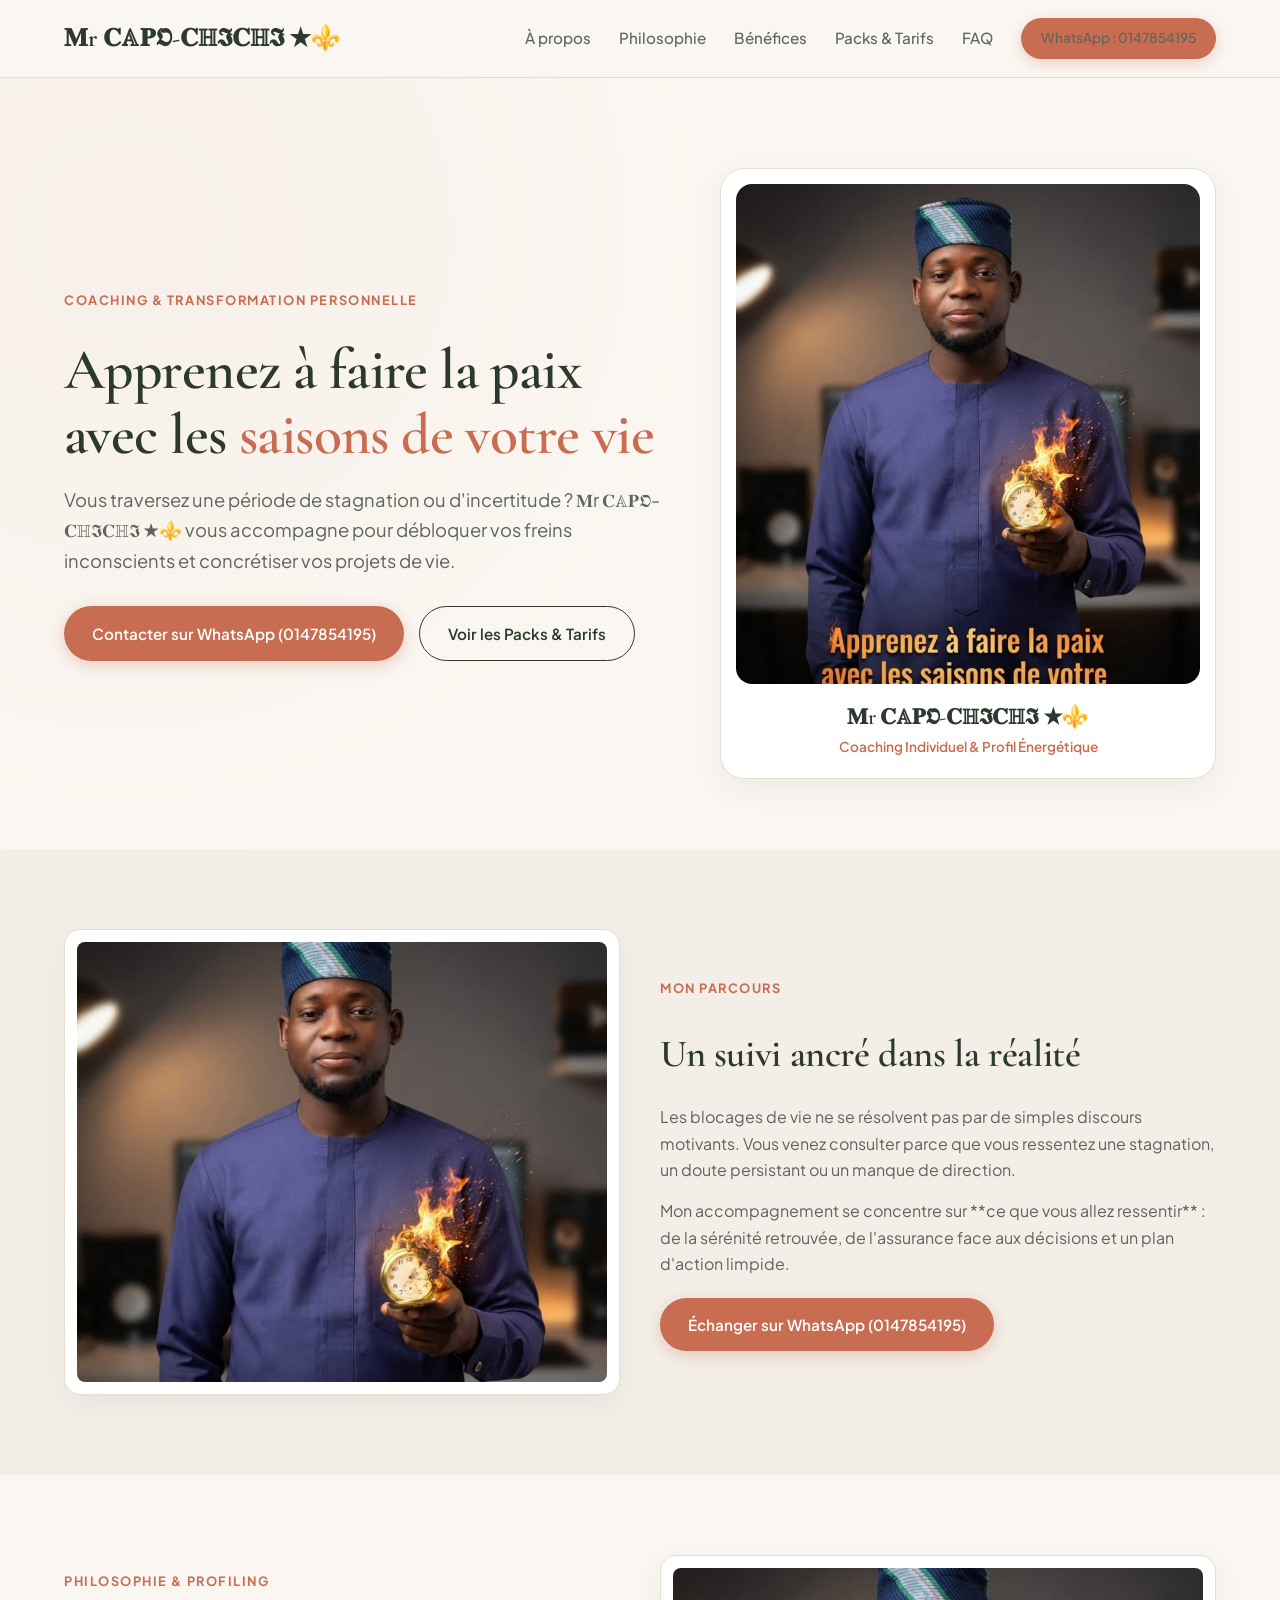
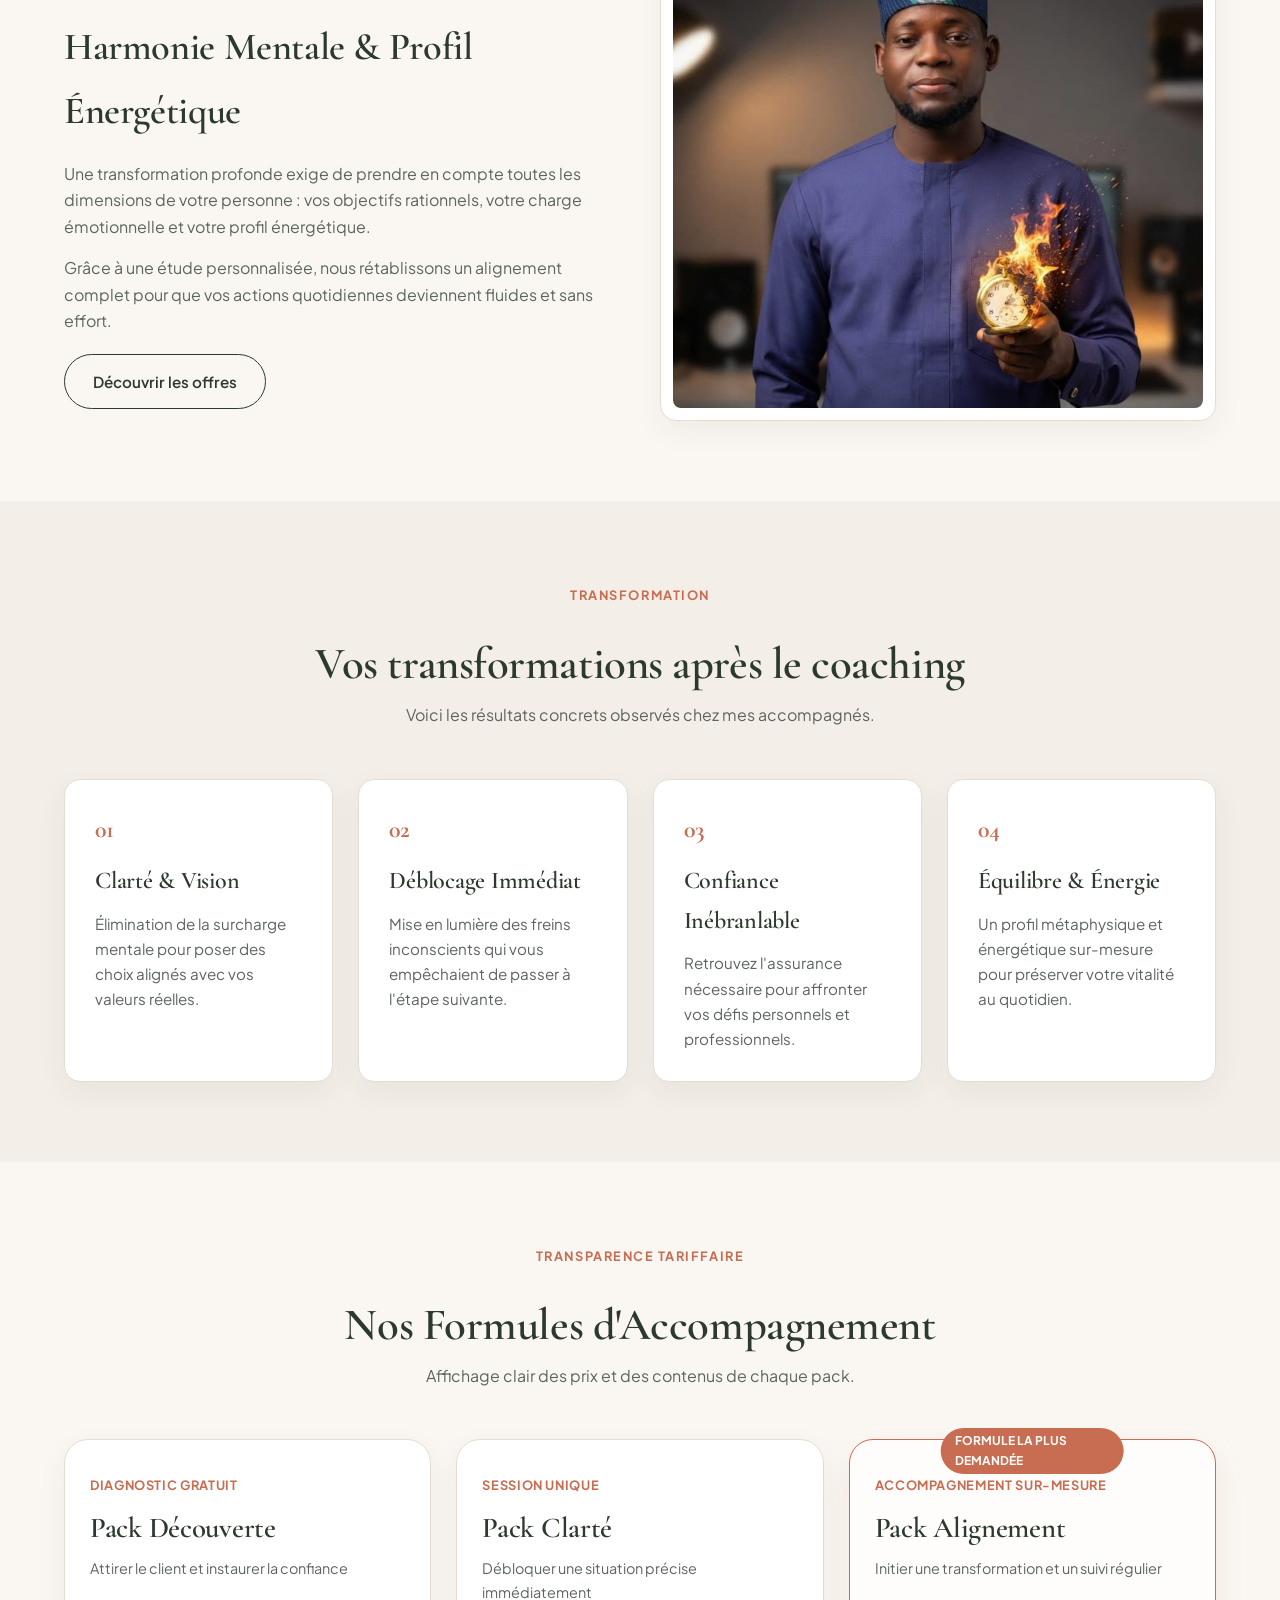
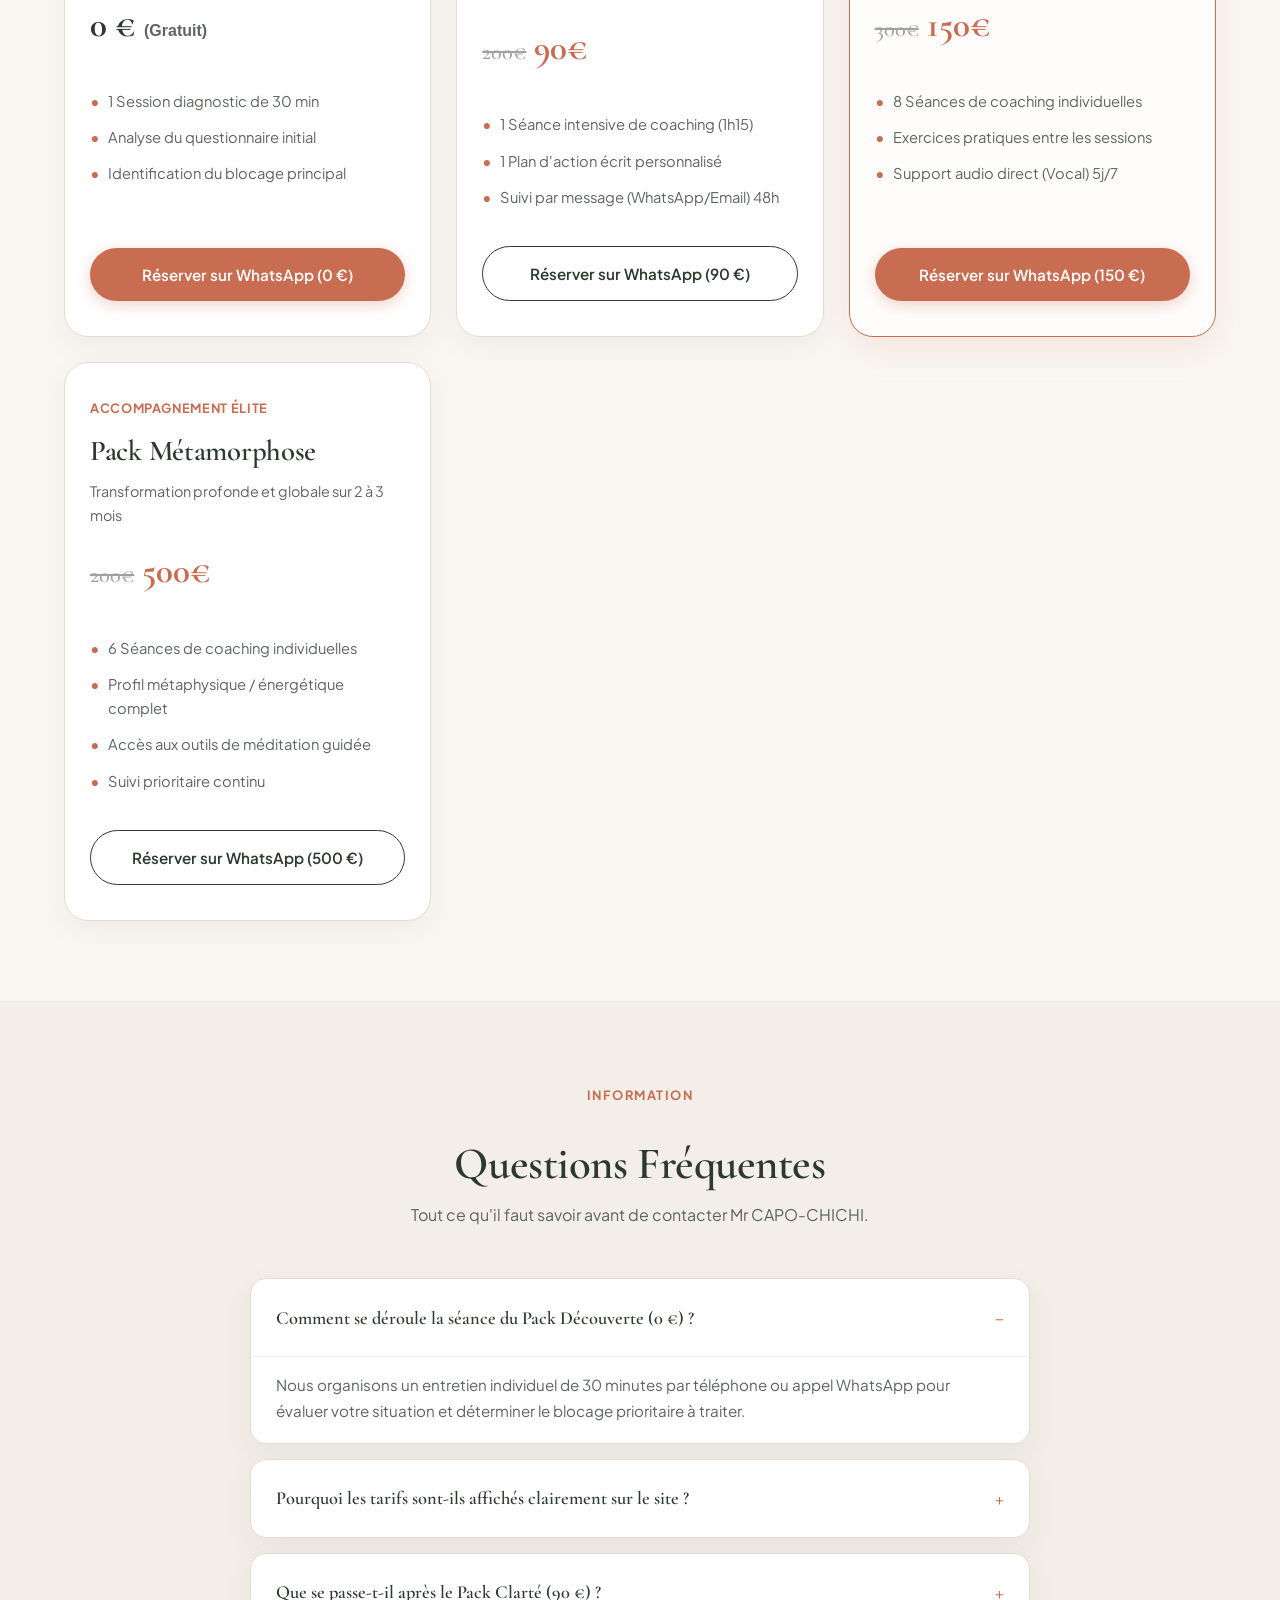
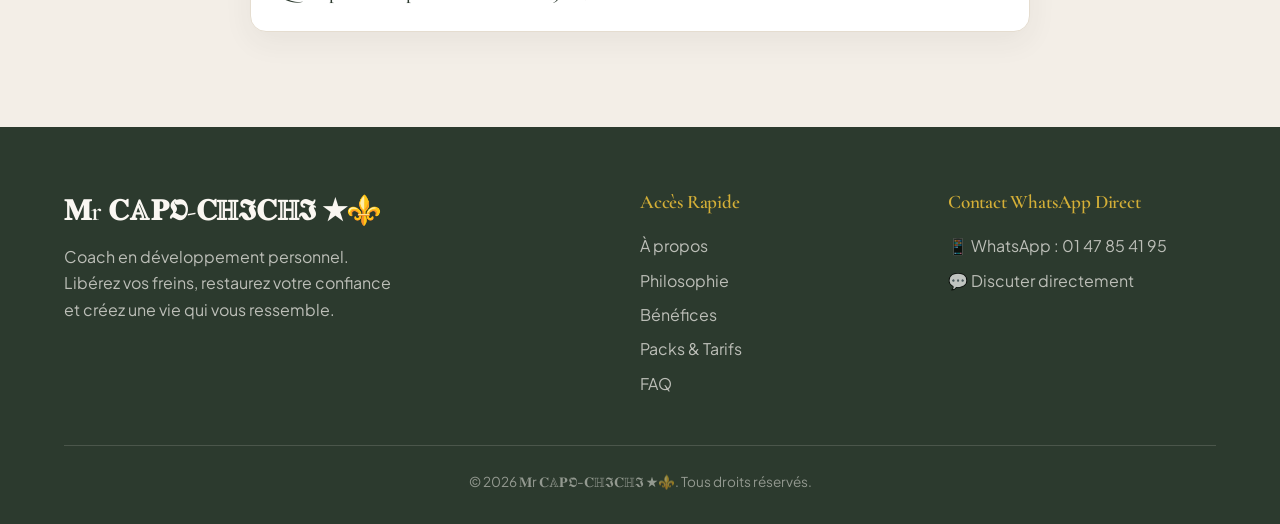
==== commit d563e20e: "Direct all action buttons to WhatsApp contact 0147854195 without backend forms" ====
--- a/Site/classique/index.html
+++ b/Site/classique/index.html
@@ -27,8 +27,8 @@
         <li><a href="#packs">Packs & Tarifs</a></li>
         <li><a href="#faq">FAQ</a></li>
         <li>
-          <a href="#contact-modal" class="btn btn-primary" style="padding: 9px 20px; font-size: 0.85rem;">
-            Diagnostic Offert
+          <a href="https://wa.me/2290147854195?text=Bonjour%20Mr%20CAPO-CHICHI,%20je%20souhaite%20reserver%20une%20session%20diagnostic" target="_blank" class="btn btn-primary" style="padding: 9px 20px; font-size: 0.85rem;">
+            WhatsApp : 0147854195
           </a>
         </li>
       </ul>
@@ -45,8 +45,8 @@
           Vous traversez une période de stagnation ou d'incertitude ? 𝐌r 𝐂𝔸𝐏𝕺-𝐂ℍ𝕴𝐂ℍ𝕴 ★⚜️ vous accompagne pour débloquer vos freins inconscients et concrétiser vos projets de vie.
         </p>
         <div style="display: flex; gap: 15px; flex-wrap: wrap;">
-          <a href="#contact-modal" class="btn btn-primary">
-            Session Diagnostic Offerte (0 €)
+          <a href="https://wa.me/2290147854195?text=Bonjour%20Mr%20CAPO-CHICHI,%20je%20souhaite%20reserver%20ma%20session%20diagnostic" target="_blank" class="btn btn-primary">
+            Contacter sur WhatsApp (0147854195)
           </a>
           <a href="#packs" class="btn btn-outline">
             Voir les Packs & Tarifs
@@ -79,7 +79,7 @@
         <p style="color: var(--text-muted); margin-bottom: 20px;">
           Mon accompagnement se concentre sur **ce que vous allez ressentir** : de la sérénité retrouvée, de l'assurance face aux décisions et un plan d'action limpide.
         </p>
-        <a href="#contact-modal" class="btn btn-primary">Réserver un diagnostic 30 min</a>
+        <a href="https://wa.me/2290147854195?text=Bonjour%20Mr%20CAPO-CHICHI,%20je%20souhaite%20echanger%20avec%20vous" target="_blank" class="btn btn-primary">Échanger sur WhatsApp (0147854195)</a>
       </div>
     </div>
   </section>
@@ -162,8 +162,8 @@
             <li>Analyse du questionnaire initial</li>
             <li>Identification du blocage principal</li>
           </ul>
-          <a href="#contact-modal" class="btn btn-primary" style="width: 100%;">
-            Réserver mon diagnostic (0 €)
+          <a href="https://wa.me/2290147854195?text=Bonjour%20Mr%20CAPO-CHICHI,%20je%20souhaite%20reserver%20le%20Pack%20Decouverte%20(0€)" target="_blank" class="btn btn-primary" style="width: 100%;">
+            Réserver sur WhatsApp (0 €)
           </a>
         </div>
 
@@ -182,8 +182,8 @@
             <li>1 Plan d'action écrit personnalisé</li>
             <li>Suivi par message (WhatsApp/Email) 48h</li>
           </ul>
-          <a href="#contact-modal" class="btn btn-outline" style="width: 100%;">
-            Réserver ce pack
+          <a href="https://wa.me/2290147854195?text=Bonjour%20Mr%20CAPO-CHICHI,%20je%20souhaite%20reserver%20le%20Pack%20Clarte%20(90€)" target="_blank" class="btn btn-outline" style="width: 100%;">
+            Réserver sur WhatsApp (90 €)
           </a>
         </div>
 
@@ -203,8 +203,8 @@
             <li>Exercices pratiques entre les sessions</li>
             <li>Support audio direct (Vocal) 5j/7</li>
           </ul>
-          <a href="#contact-modal" class="btn btn-primary" style="width: 100%;">
-            S'inscrire à l'Accompagnement
+          <a href="https://wa.me/2290147854195?text=Bonjour%20Mr%20CAPO-CHICHI,%20je%20souhaite%20reserver%20le%20Pack%20Alignement%20(150€)" target="_blank" class="btn btn-primary" style="width: 100%;">
+            Réserver sur WhatsApp (150 €)
           </a>
         </div>
 
@@ -224,8 +224,8 @@
             <li>Accès aux outils de méditation guidée</li>
             <li>Suivi prioritaire continu</li>
           </ul>
-          <a href="#contact-modal" class="btn btn-outline" style="width: 100%;">
-            Candidater au Pack Élite
+          <a href="https://wa.me/2290147854195?text=Bonjour%20Mr%20CAPO-CHICHI,%20je%20souhaite%20reserver%20le%20Pack%20Metamorphose%20(500€)" target="_blank" class="btn btn-outline" style="width: 100%;">
+            Réserver sur WhatsApp (500 €)
           </a>
         </div>
 
@@ -239,14 +239,14 @@
       <div class="section-title">
         <div class="subtitle-tag">INFORMATION</div>
         <h2>Questions Fréquentes</h2>
-        <p style="color: var(--text-muted);">Composants 100% HTML/CSS natifs sans script.</p>
+        <p style="color: var(--text-muted);">Tout ce qu'il faut savoir avant de contacter Mr CAPO-CHICHI.</p>
       </div>
 
       <div class="faq-list">
         <details class="faq-item" open>
           <summary>Comment se déroule la séance du Pack Découverte (0 €) ?</summary>
           <div class="faq-answer">
-            Nous organisons un entretien individuel de 30 minutes par téléphone ou visioconférence pour évaluer votre situation et déterminer le blocage prioritaire à traiter.
+            Nous organisons un entretien individuel de 30 minutes par téléphone ou appel WhatsApp pour évaluer votre situation et déterminer le blocage prioritaire à traiter.
           </div>
         </details>
 
@@ -260,37 +260,12 @@
         <details class="faq-item">
           <summary>Que se passe-t-il après le Pack Clarté (90 €) ?</summary>
           <div class="faq-answer">
-            Vous ressortez de la séance de 1h15 avec une feuille de route écrite et vous bénéficiez de 48h d'assistance par message pour mettre en œuvre les premières actions.
+            Vous ressortez de la séance de 1h15 avec une feuille de route écrite et vous bénéficiez de 48h d'assistance par message WhatsApp pour mettre en œuvre les premières actions.
           </div>
         </details>
       </div>
     </div>
   </section>
-
-  <!-- MODAL PURE CSS VIA :target -->
-  <div id="contact-modal" class="modal-overlay">
-    <div class="modal-box">
-      <a href="#packs" class="modal-close-btn" title="Fermer">&times;</a>
-      <h3 style="font-size: 1.8rem; color: var(--forest-green); margin-bottom: 8px;">Contacter 𝐌r 𝐂𝔸𝐏𝕺-𝐂ℍ𝕴𝐂ℍ𝕴 ★⚜️</h3>
-      <p style="color: var(--text-muted); font-size: 0.9rem;">Choisissez votre moyen de contact direct.</p>
-
-      <a href="https://wa.me/?text=Bonjour%20Mr%20CAPO-CHICHI,%20je%20souhaite%20r%C3%A9server%20un%20cr%C3%A9neau." target="_blank" class="contact-method-card">
-        <div class="contact-method-badge">WhatsApp</div>
-        <div>
-          <div style="font-weight: 700;">WhatsApp Direct</div>
-          <div style="font-size: 0.85rem; color: var(--text-muted);">Réponse rapide par message ou vocal</div>
-        </div>
-      </a>
-
-      <a href="mailto:contact@miguel-coaching.com" class="contact-method-card">
-        <div class="contact-method-badge">Email</div>
-        <div>
-          <div style="font-weight: 700;">Envoyer un Email</div>
-          <div style="font-size: 0.85rem; color: var(--text-muted);">contact@miguel-coaching.com</div>
-        </div>
-      </a>
-    </div>
-  </div>
 
   <!-- FOOTER -->
   <footer class="footer">
@@ -313,10 +288,10 @@
         </div>
 
         <div class="footer-links">
-          <h4>Contact Direct</h4>
+          <h4>Contact WhatsApp Direct</h4>
           <ul>
-            <li><a href="https://wa.me/" target="_blank">WhatsApp Direct</a></li>
-            <li><a href="mailto:contact@miguel-coaching.com">Email Direct</a></li>
+            <li><a href="https://wa.me/2290147854195" target="_blank">📱 WhatsApp : 01 47 85 41 95</a></li>
+            <li><a href="https://wa.me/0147854195" target="_blank">💬 Discuter directement</a></li>
           </ul>
         </div>
       </div>
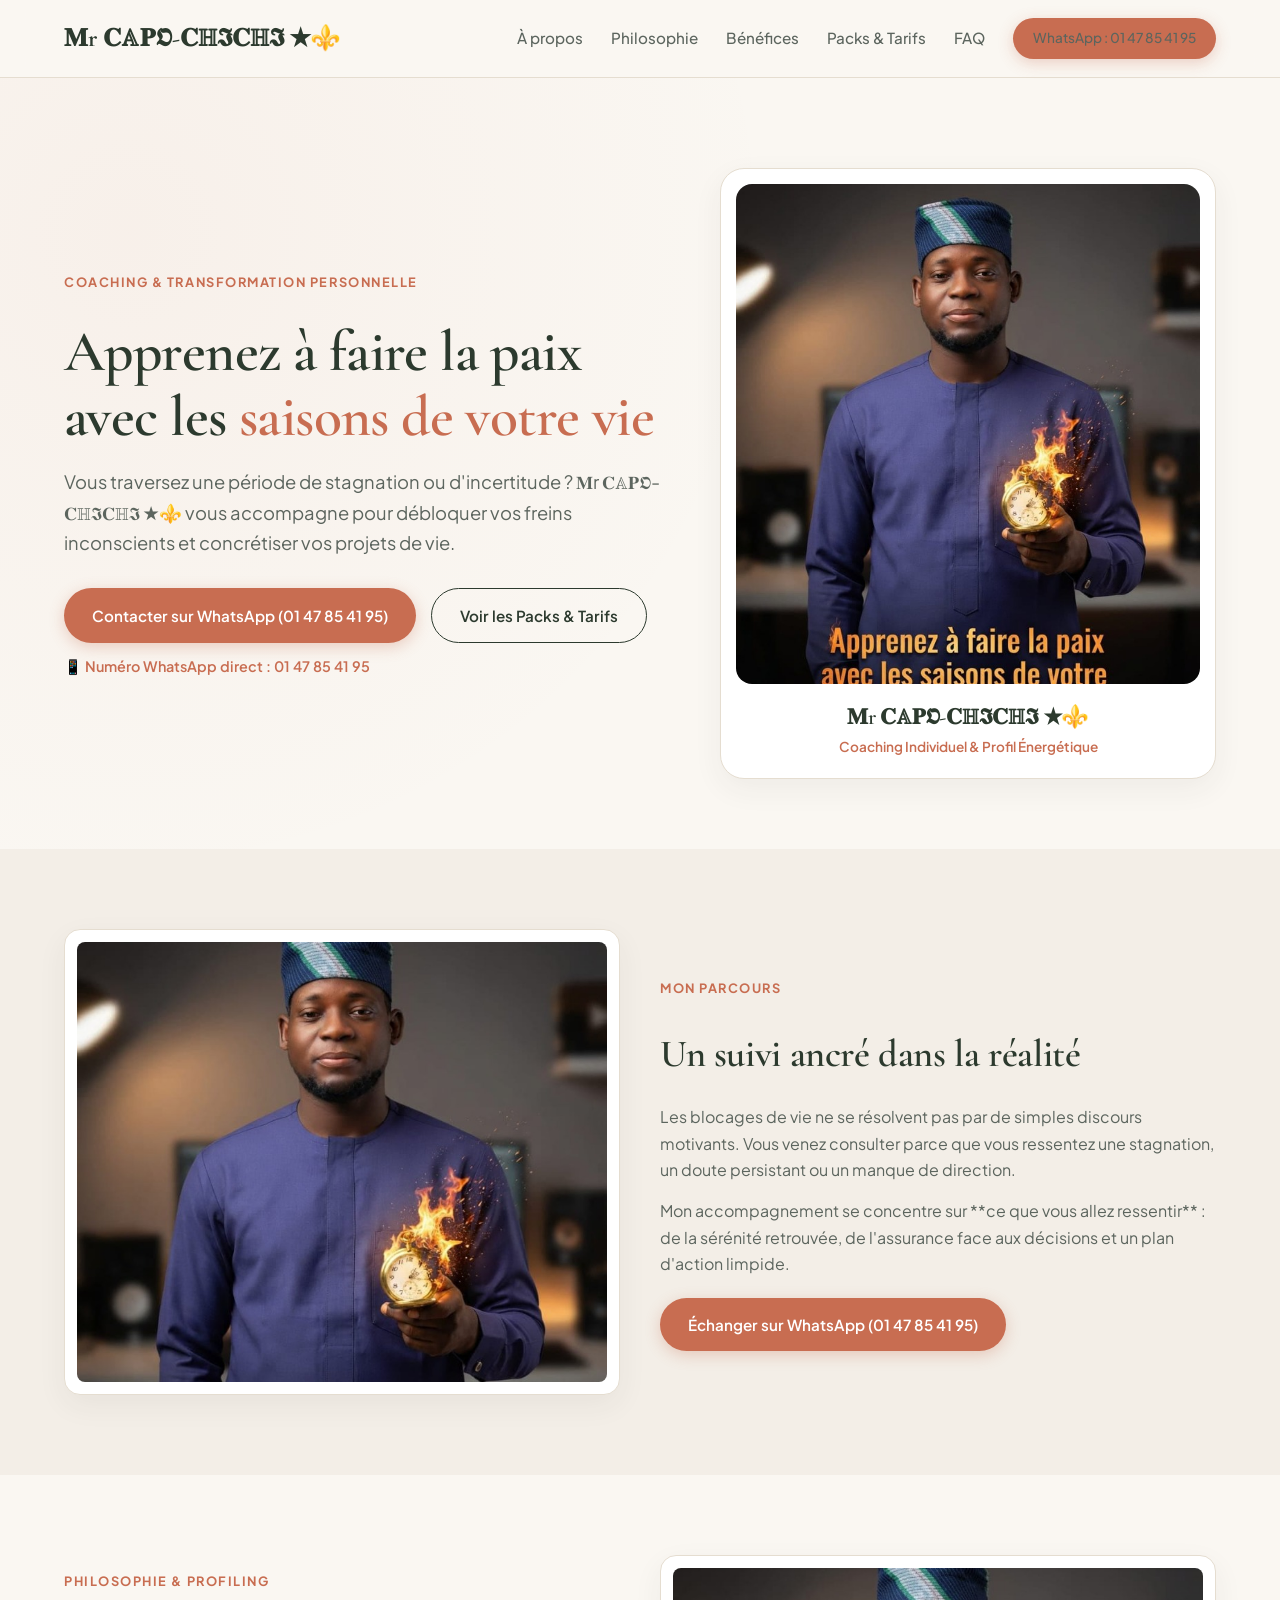
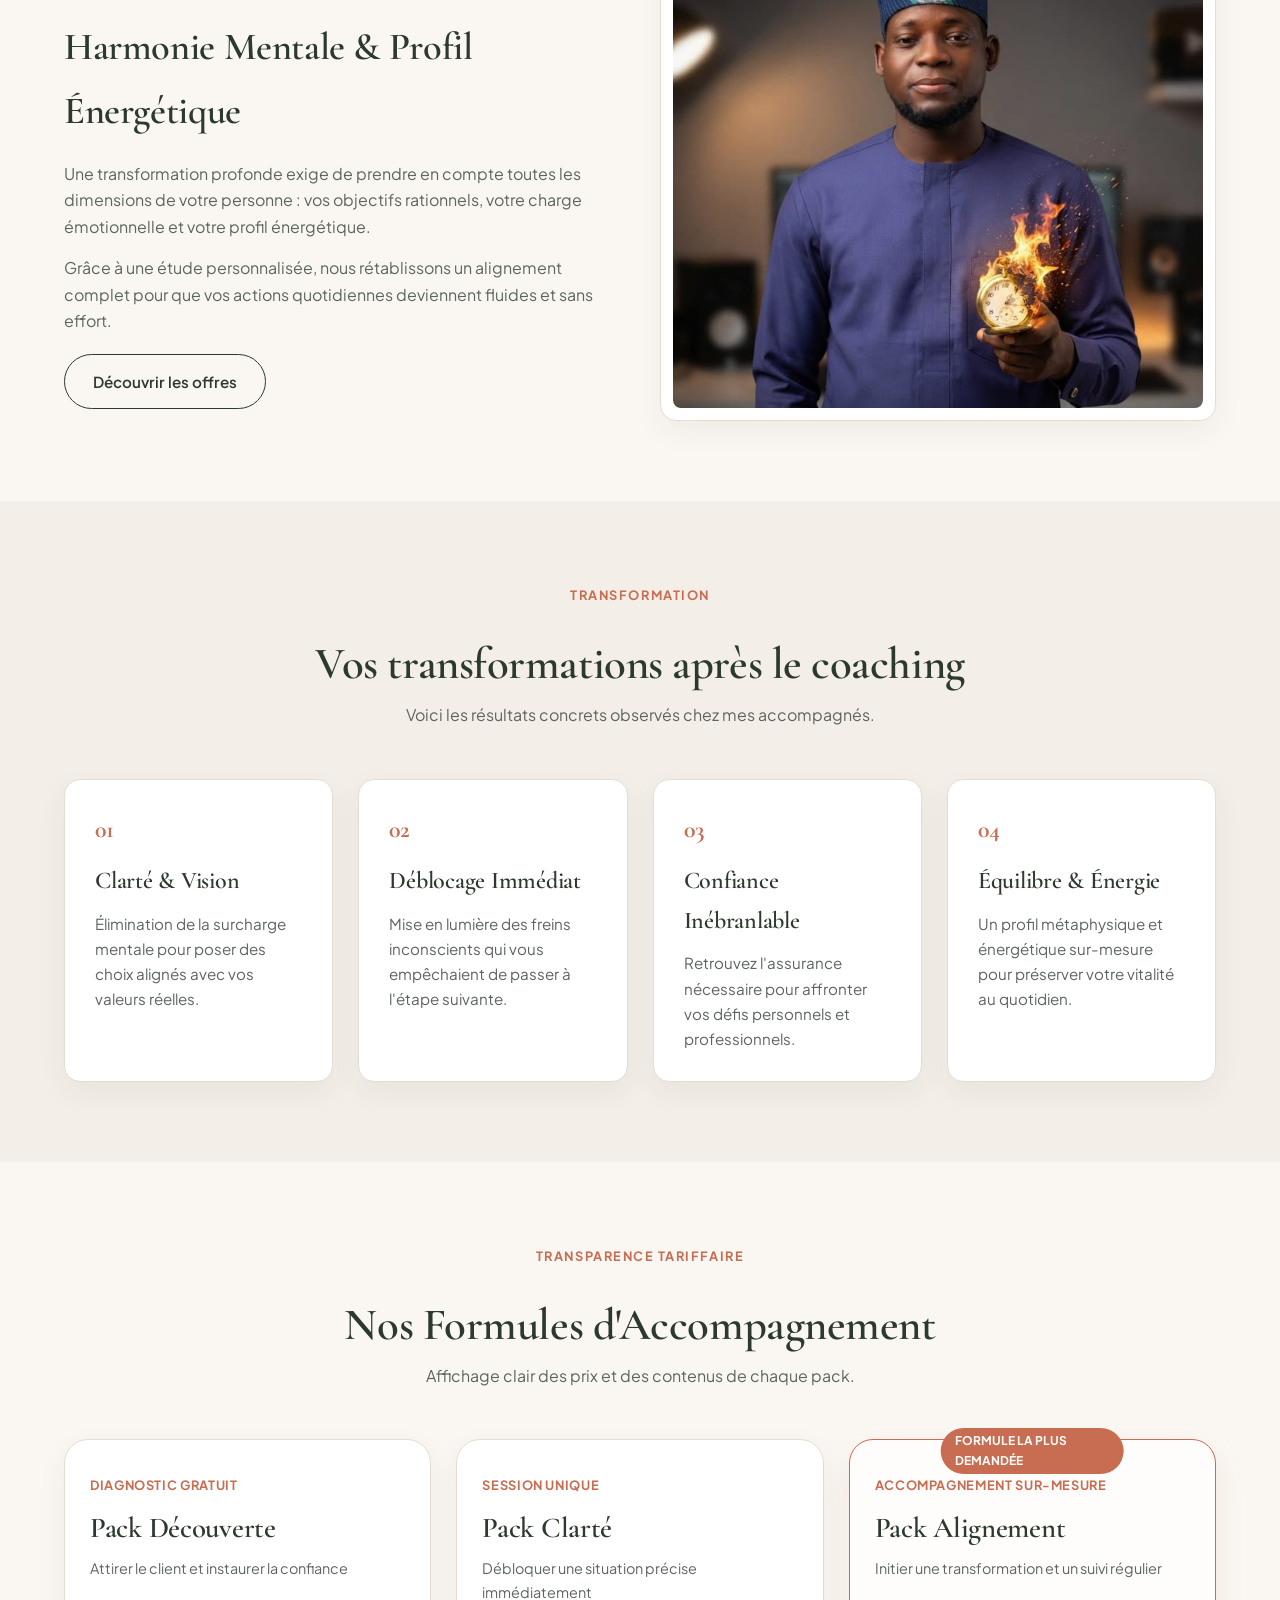
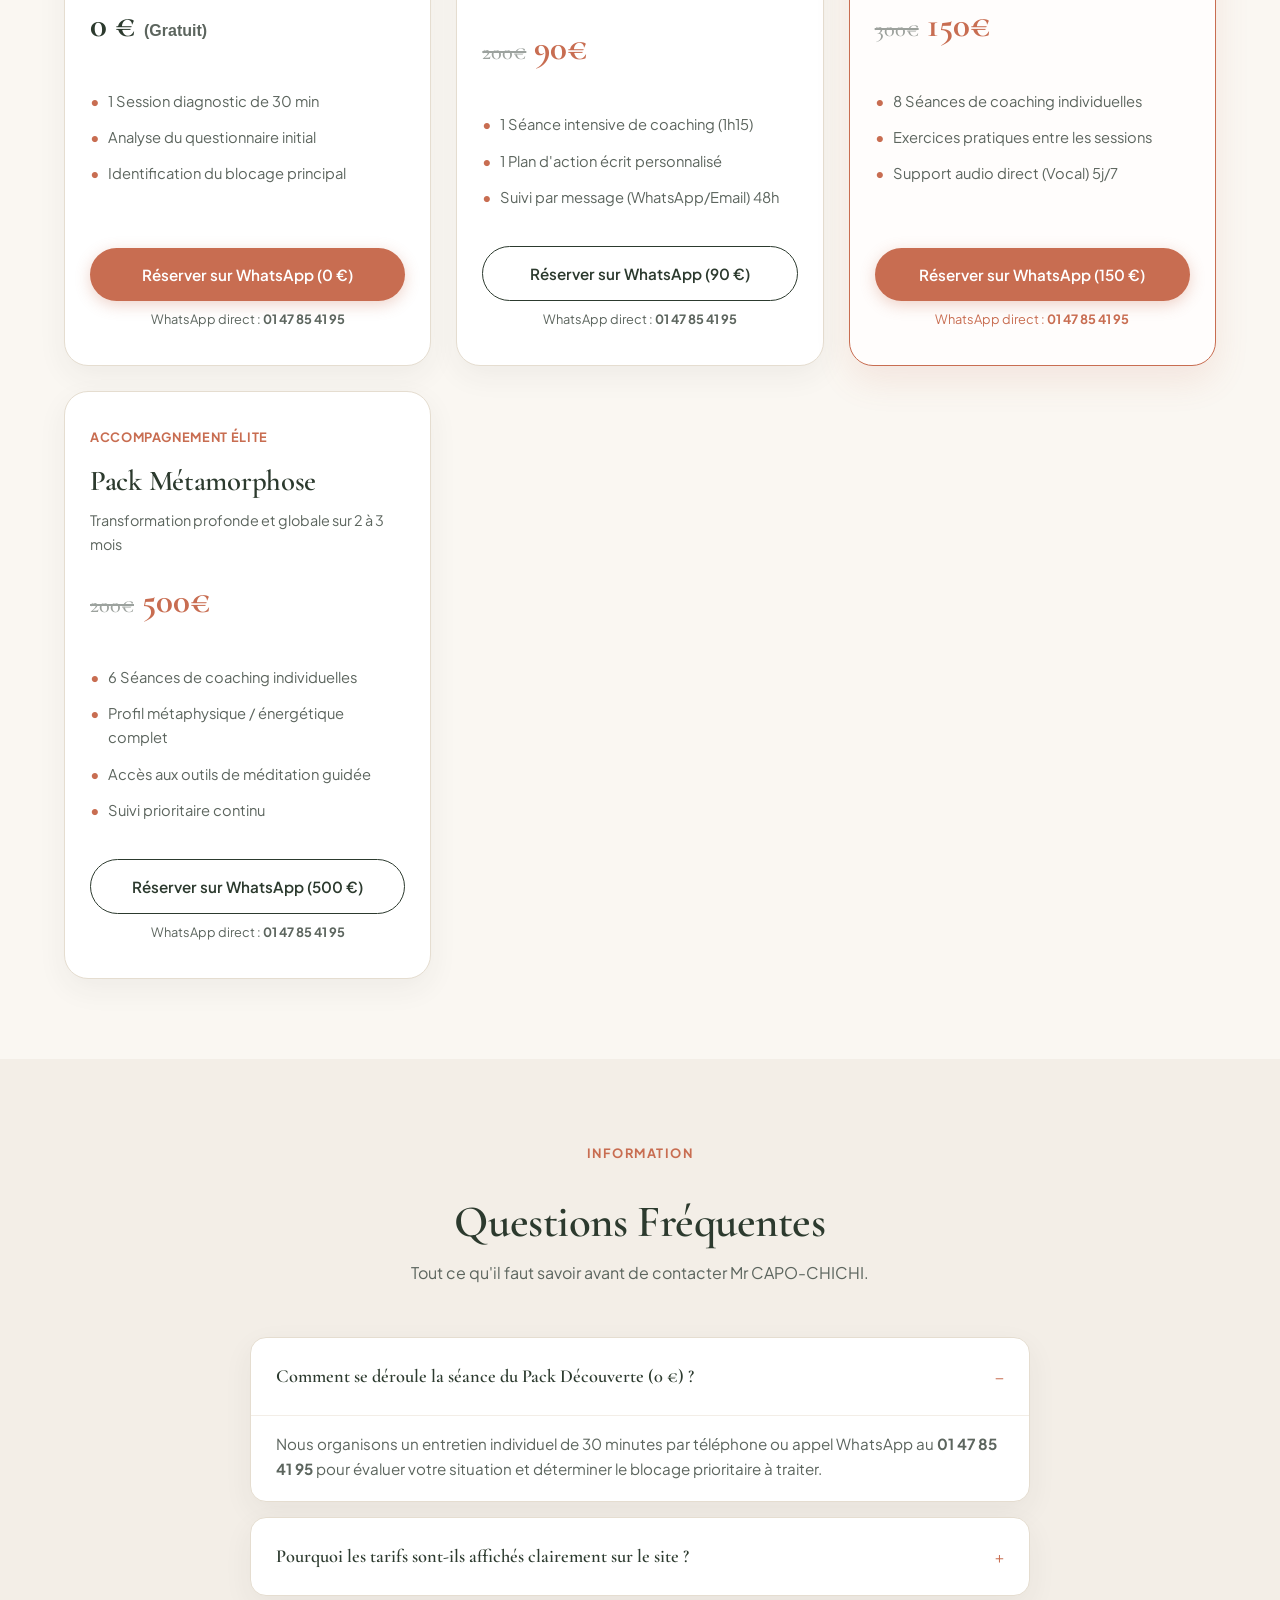
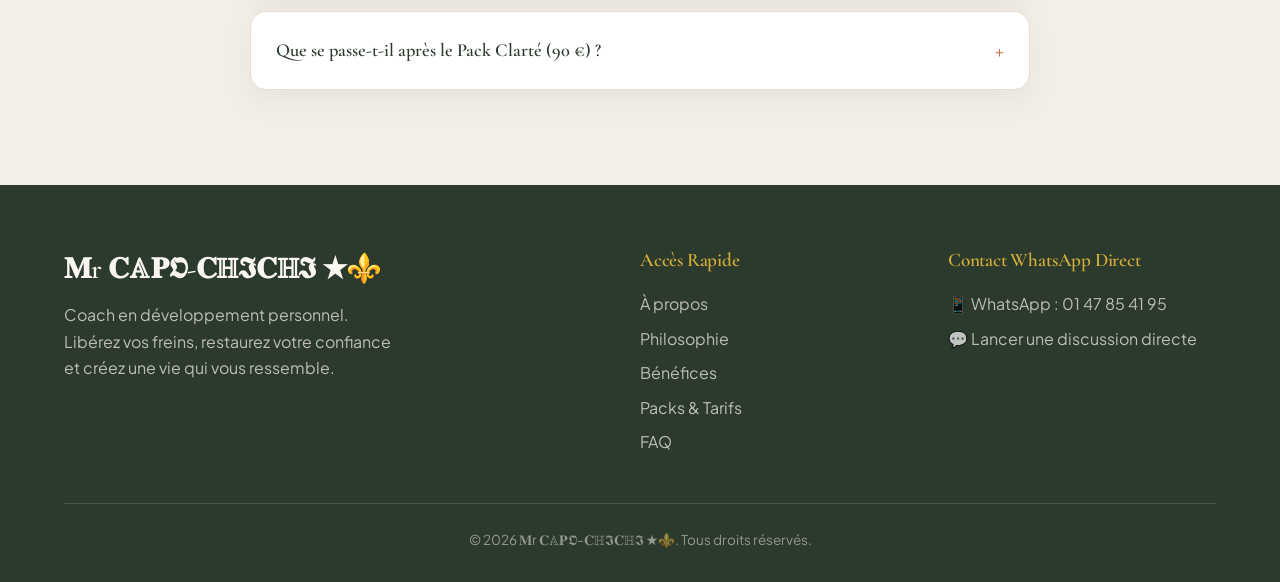
==== commit 4ceafcff: "Display explicit WhatsApp phone number 01 47 85 41 95 alongside action buttons" ====
--- a/Site/classique/index.html
+++ b/Site/classique/index.html
@@ -4,7 +4,7 @@
   <meta charset="UTF-8">
   <meta name="viewport" content="width=device-width, initial-scale=1.0">
   <title>𝐌r 𝐂𝔸𝐏𝕺-𝐂ℍ𝕴𝐂ℍ𝕴 ★⚜️ | Coaching en Développement Personnel</title>
-  <meta name="description" content="Site vitrine de coaching en développement personnel par 𝐌r 𝐂𝔸𝐏𝕺-𝐂ℍ𝕴𝐂ℍ𝕴 ★⚜️. Version 100% pure HTML5 & CSS3.">
+  <meta name="description" content="Site vitrine de coaching en développement personnel par 𝐌r 𝐂𝔸𝐏𝕺-𝐂ℍ𝕴𝐂ℍ𝕴 ★⚜️. Version 100% pure HTML5 & CSS3. Contact WhatsApp : 01 47 85 41 95.">
   <link rel="stylesheet" href="css/style.css">
 </head>
 <body>
@@ -28,7 +28,7 @@
         <li><a href="#faq">FAQ</a></li>
         <li>
           <a href="https://wa.me/2290147854195?text=Bonjour%20Mr%20CAPO-CHICHI,%20je%20souhaite%20reserver%20une%20session%20diagnostic" target="_blank" class="btn btn-primary" style="padding: 9px 20px; font-size: 0.85rem;">
-            WhatsApp : 0147854195
+            WhatsApp : 01 47 85 41 95
           </a>
         </li>
       </ul>
@@ -46,11 +46,14 @@
         </p>
         <div style="display: flex; gap: 15px; flex-wrap: wrap;">
           <a href="https://wa.me/2290147854195?text=Bonjour%20Mr%20CAPO-CHICHI,%20je%20souhaite%20reserver%20ma%20session%20diagnostic" target="_blank" class="btn btn-primary">
-            Contacter sur WhatsApp (0147854195)
+            Contacter sur WhatsApp (01 47 85 41 95)
           </a>
           <a href="#packs" class="btn btn-outline">
             Voir les Packs & Tarifs
           </a>
+        </div>
+        <div style="margin-top: 12px; font-size: 0.9rem; color: var(--terracotta); font-weight: 600;">
+          📱 Numéro WhatsApp direct : 01 47 85 41 95
         </div>
       </div>
 
@@ -79,7 +82,7 @@
         <p style="color: var(--text-muted); margin-bottom: 20px;">
           Mon accompagnement se concentre sur **ce que vous allez ressentir** : de la sérénité retrouvée, de l'assurance face aux décisions et un plan d'action limpide.
         </p>
-        <a href="https://wa.me/2290147854195?text=Bonjour%20Mr%20CAPO-CHICHI,%20je%20souhaite%20echanger%20avec%20vous" target="_blank" class="btn btn-primary">Échanger sur WhatsApp (0147854195)</a>
+        <a href="https://wa.me/2290147854195?text=Bonjour%20Mr%20CAPO-CHICHI,%20je%20souhaite%20echanger%20avec%20vous" target="_blank" class="btn btn-primary">Échanger sur WhatsApp (01 47 85 41 95)</a>
       </div>
     </div>
   </section>
@@ -162,9 +165,14 @@
             <li>Analyse du questionnaire initial</li>
             <li>Identification du blocage principal</li>
           </ul>
-          <a href="https://wa.me/2290147854195?text=Bonjour%20Mr%20CAPO-CHICHI,%20je%20souhaite%20reserver%20le%20Pack%20Decouverte%20(0€)" target="_blank" class="btn btn-primary" style="width: 100%;">
-            Réserver sur WhatsApp (0 €)
-          </a>
+          <div>
+            <a href="https://wa.me/2290147854195?text=Bonjour%20Mr%20CAPO-CHICHI,%20je%20souhaite%20reserver%20le%20Pack%20Decouverte%20(0€)" target="_blank" class="btn btn-primary" style="width: 100%;">
+              Réserver sur WhatsApp (0 €)
+            </a>
+            <div style="text-align: center; margin-top: 8px; font-size: 0.8rem; color: var(--text-muted);">
+              WhatsApp direct : <strong>01 47 85 41 95</strong>
+            </div>
+          </div>
         </div>
 
         <!-- PACK 2: CLARTÉ -->
@@ -182,9 +190,14 @@
             <li>1 Plan d'action écrit personnalisé</li>
             <li>Suivi par message (WhatsApp/Email) 48h</li>
           </ul>
-          <a href="https://wa.me/2290147854195?text=Bonjour%20Mr%20CAPO-CHICHI,%20je%20souhaite%20reserver%20le%20Pack%20Clarte%20(90€)" target="_blank" class="btn btn-outline" style="width: 100%;">
-            Réserver sur WhatsApp (90 €)
-          </a>
+          <div>
+            <a href="https://wa.me/2290147854195?text=Bonjour%20Mr%20CAPO-CHICHI,%20je%20souhaite%20reserver%20le%20Pack%20Clarte%20(90€)" target="_blank" class="btn btn-outline" style="width: 100%;">
+              Réserver sur WhatsApp (90 €)
+            </a>
+            <div style="text-align: center; margin-top: 8px; font-size: 0.8rem; color: var(--text-muted);">
+              WhatsApp direct : <strong>01 47 85 41 95</strong>
+            </div>
+          </div>
         </div>
 
         <!-- PACK 3: ALIGNEMENT -->
@@ -203,9 +216,14 @@
             <li>Exercices pratiques entre les sessions</li>
             <li>Support audio direct (Vocal) 5j/7</li>
           </ul>
-          <a href="https://wa.me/2290147854195?text=Bonjour%20Mr%20CAPO-CHICHI,%20je%20souhaite%20reserver%20le%20Pack%20Alignement%20(150€)" target="_blank" class="btn btn-primary" style="width: 100%;">
-            Réserver sur WhatsApp (150 €)
-          </a>
+          <div>
+            <a href="https://wa.me/2290147854195?text=Bonjour%20Mr%20CAPO-CHICHI,%20je%20souhaite%20reserver%20le%20Pack%20Alignement%20(150€)" target="_blank" class="btn btn-primary" style="width: 100%;">
+              Réserver sur WhatsApp (150 €)
+            </a>
+            <div style="text-align: center; margin-top: 8px; font-size: 0.8rem; color: var(--terracotta);">
+              WhatsApp direct : <strong>01 47 85 41 95</strong>
+            </div>
+          </div>
         </div>
 
         <!-- PACK 4: MÉTAMORPHOSE -->
@@ -224,9 +242,14 @@
             <li>Accès aux outils de méditation guidée</li>
             <li>Suivi prioritaire continu</li>
           </ul>
-          <a href="https://wa.me/2290147854195?text=Bonjour%20Mr%20CAPO-CHICHI,%20je%20souhaite%20reserver%20le%20Pack%20Metamorphose%20(500€)" target="_blank" class="btn btn-outline" style="width: 100%;">
-            Réserver sur WhatsApp (500 €)
-          </a>
+          <div>
+            <a href="https://wa.me/2290147854195?text=Bonjour%20Mr%20CAPO-CHICHI,%20je%20souhaite%20reserver%20le%20Pack%20Metamorphose%20(500€)" target="_blank" class="btn btn-outline" style="width: 100%;">
+              Réserver sur WhatsApp (500 €)
+            </a>
+            <div style="text-align: center; margin-top: 8px; font-size: 0.8rem; color: var(--text-muted);">
+              WhatsApp direct : <strong>01 47 85 41 95</strong>
+            </div>
+          </div>
         </div>
 
       </div>
@@ -246,7 +269,7 @@
         <details class="faq-item" open>
           <summary>Comment se déroule la séance du Pack Découverte (0 €) ?</summary>
           <div class="faq-answer">
-            Nous organisons un entretien individuel de 30 minutes par téléphone ou appel WhatsApp pour évaluer votre situation et déterminer le blocage prioritaire à traiter.
+            Nous organisons un entretien individuel de 30 minutes par téléphone ou appel WhatsApp au <strong>01 47 85 41 95</strong> pour évaluer votre situation et déterminer le blocage prioritaire à traiter.
           </div>
         </details>
 
@@ -260,7 +283,7 @@
         <details class="faq-item">
           <summary>Que se passe-t-il après le Pack Clarté (90 €) ?</summary>
           <div class="faq-answer">
-            Vous ressortez de la séance de 1h15 avec une feuille de route écrite et vous bénéficiez de 48h d'assistance par message WhatsApp pour mettre en œuvre les premières actions.
+            Vous ressortez de la séance de 1h15 avec une feuille de route écrite et vous bénéficiez de 48h d'assistance par message WhatsApp au 01 47 85 41 95 pour mettre en œuvre les premières actions.
           </div>
         </details>
       </div>
@@ -291,7 +314,7 @@
           <h4>Contact WhatsApp Direct</h4>
           <ul>
             <li><a href="https://wa.me/2290147854195" target="_blank">📱 WhatsApp : 01 47 85 41 95</a></li>
-            <li><a href="https://wa.me/0147854195" target="_blank">💬 Discuter directement</a></li>
+            <li><a href="https://wa.me/2290147854195" target="_blank">💬 Lancer une discussion directe</a></li>
           </ul>
         </div>
       </div>
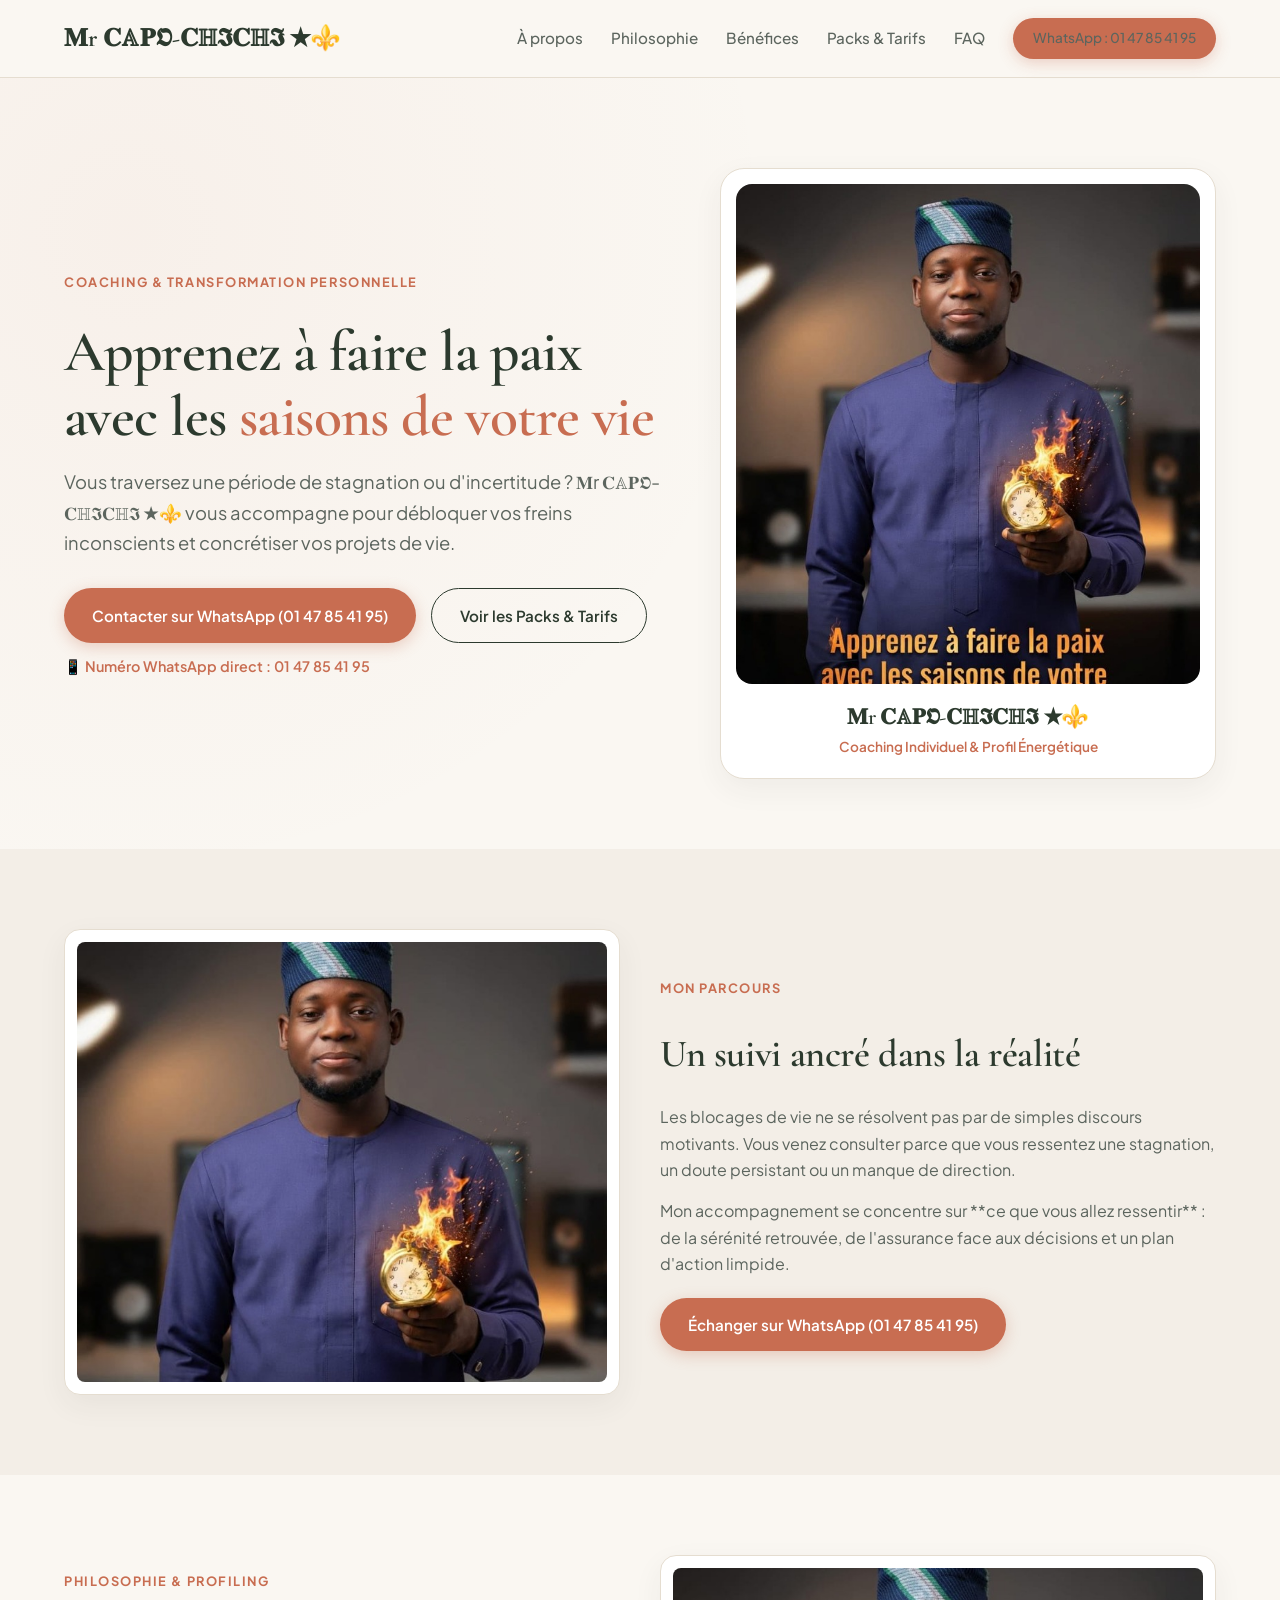
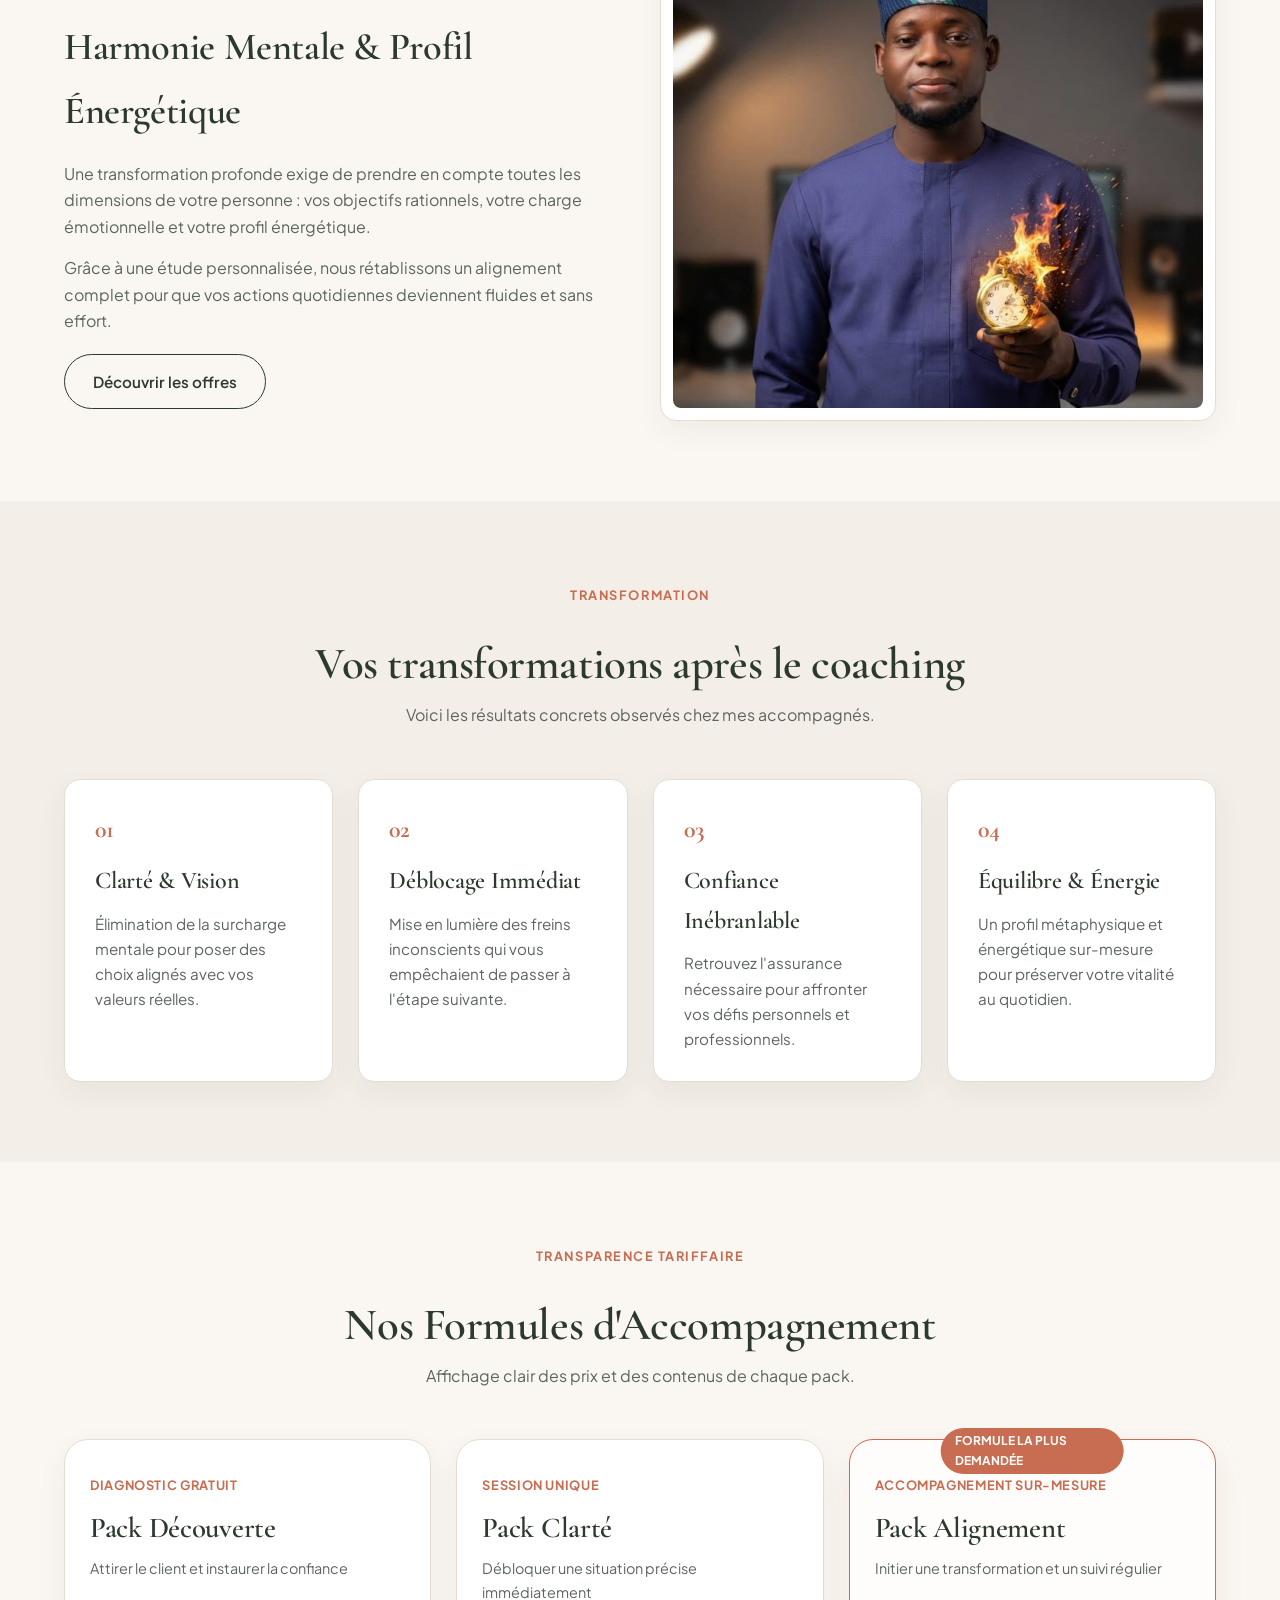
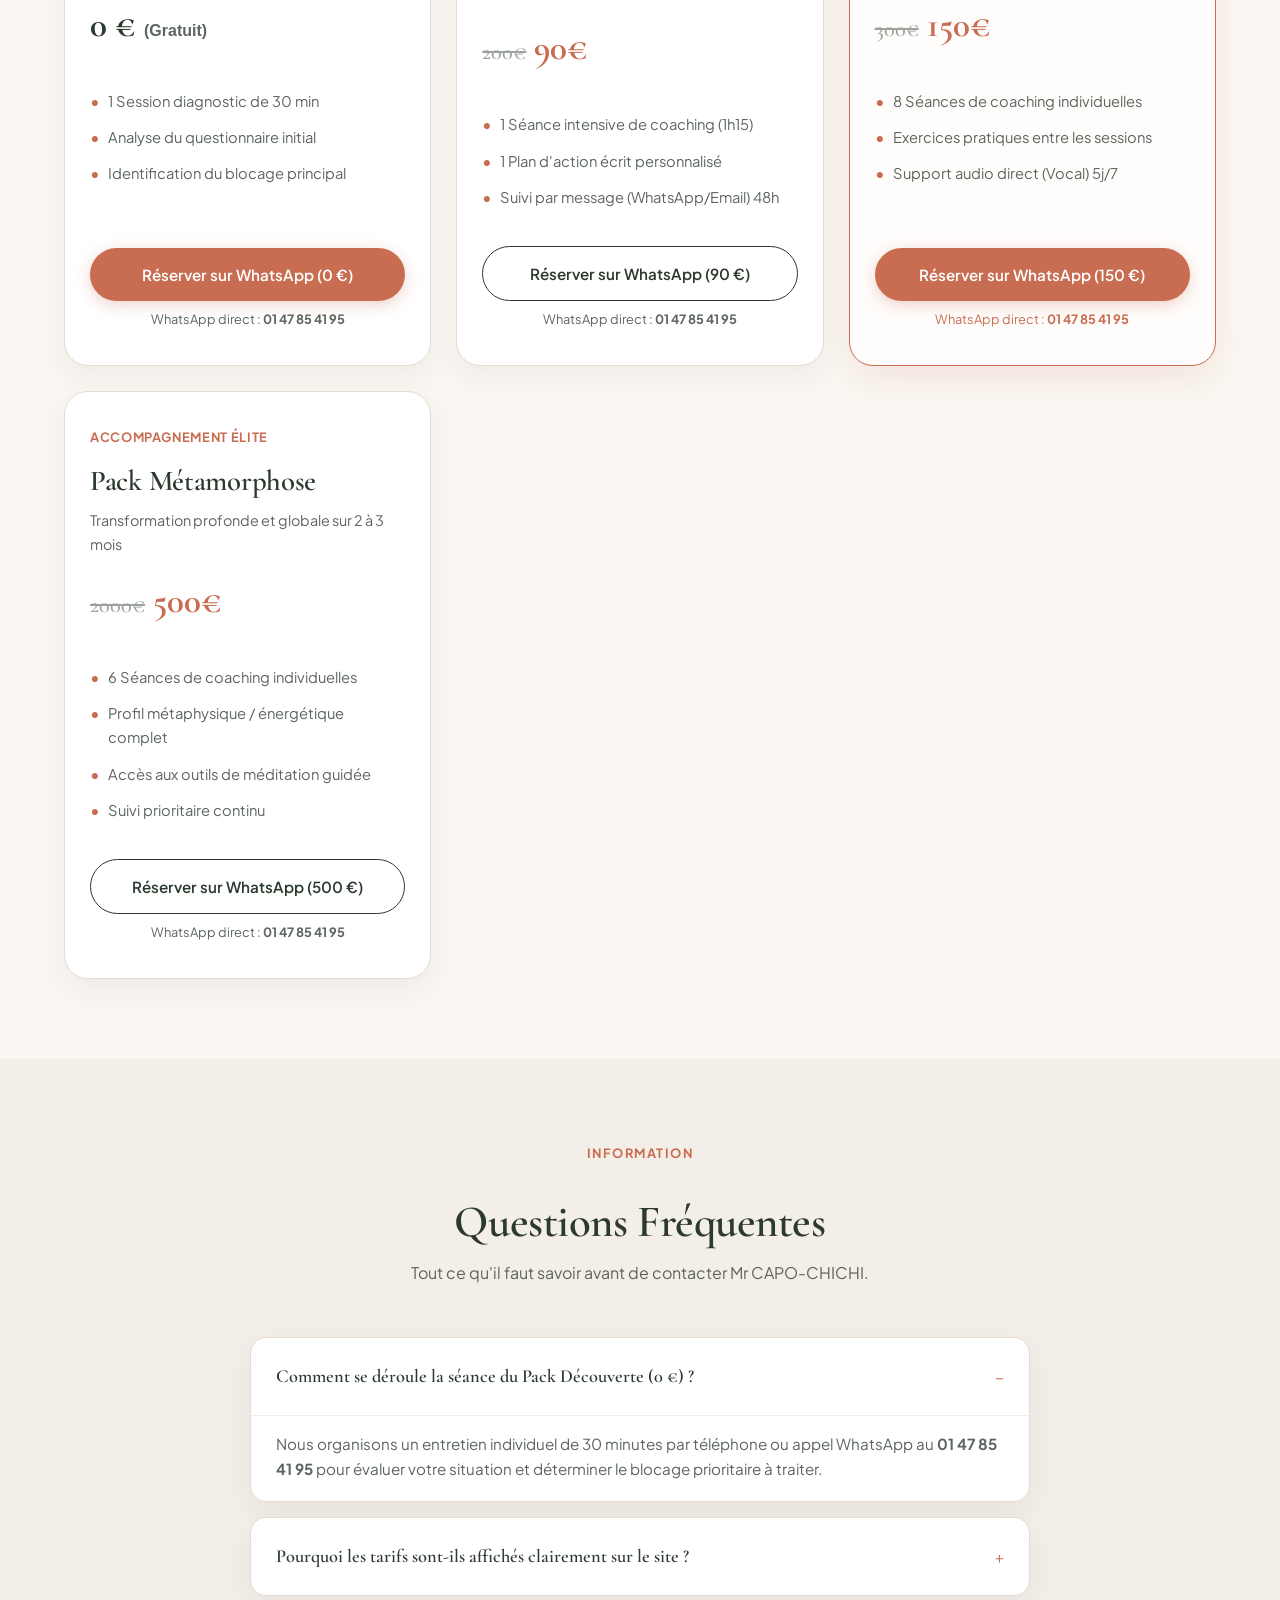
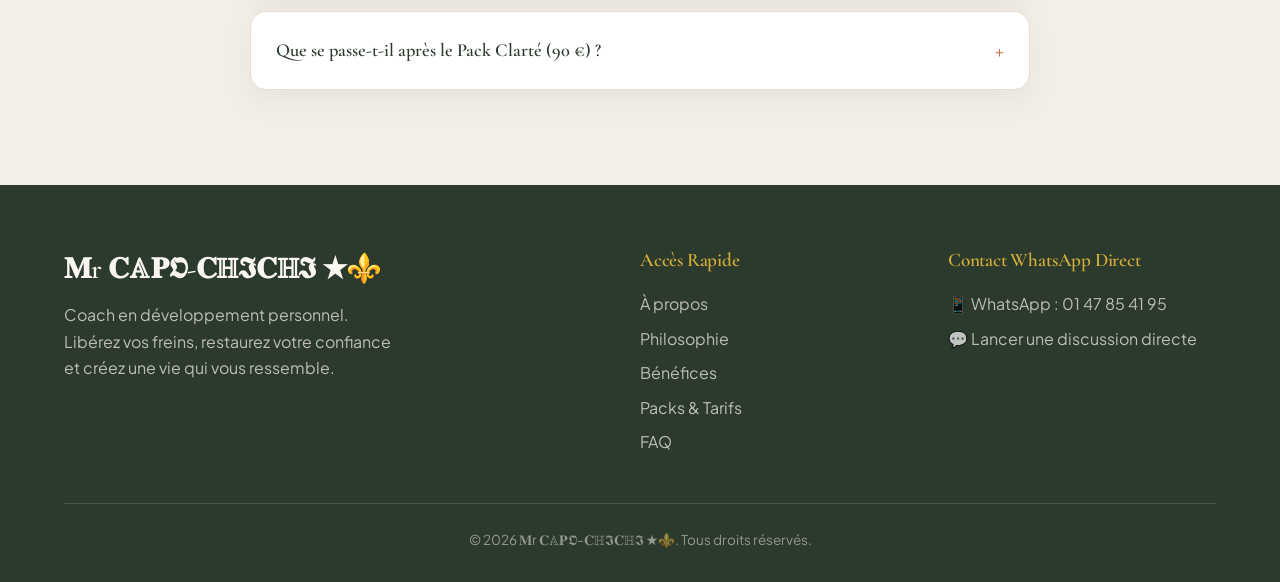
==== commit 5e5ac034: "Correct strikethrough price for Pack Metamorphose to 2000€" ====
--- a/Site/classique/index.html
+++ b/Site/classique/index.html
@@ -233,7 +233,7 @@
             <h3 class="pack-title" style="margin-top: 5px;">Pack Métamorphose</h3>
             <div class="pack-objective">Transformation profonde et globale sur 2 à 3 mois</div>
             <div class="pack-price">
-              <span class="price-strikethrough">200€</span> <span class="price-current">500€</span>
+              <span class="price-strikethrough">2000€</span> <span class="price-current">500€</span>
             </div>
           </div>
           <ul class="pack-features">
